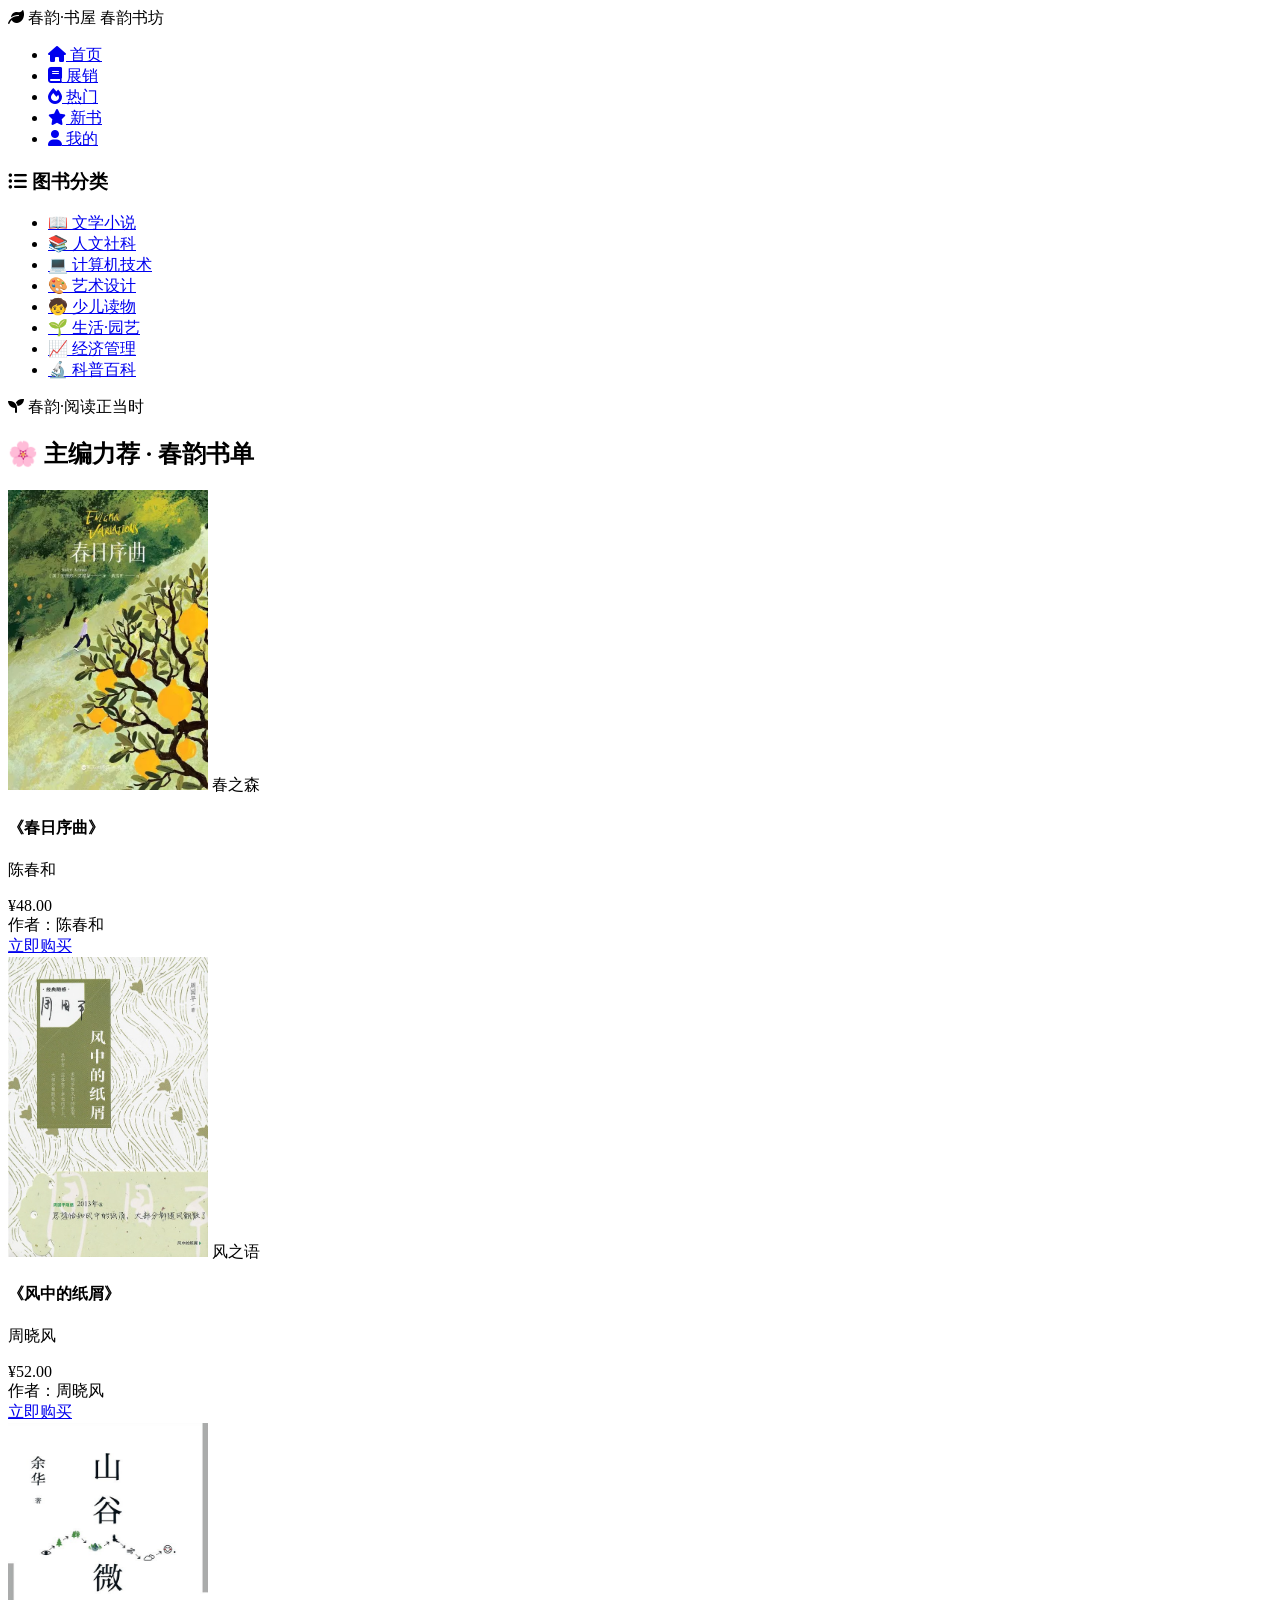
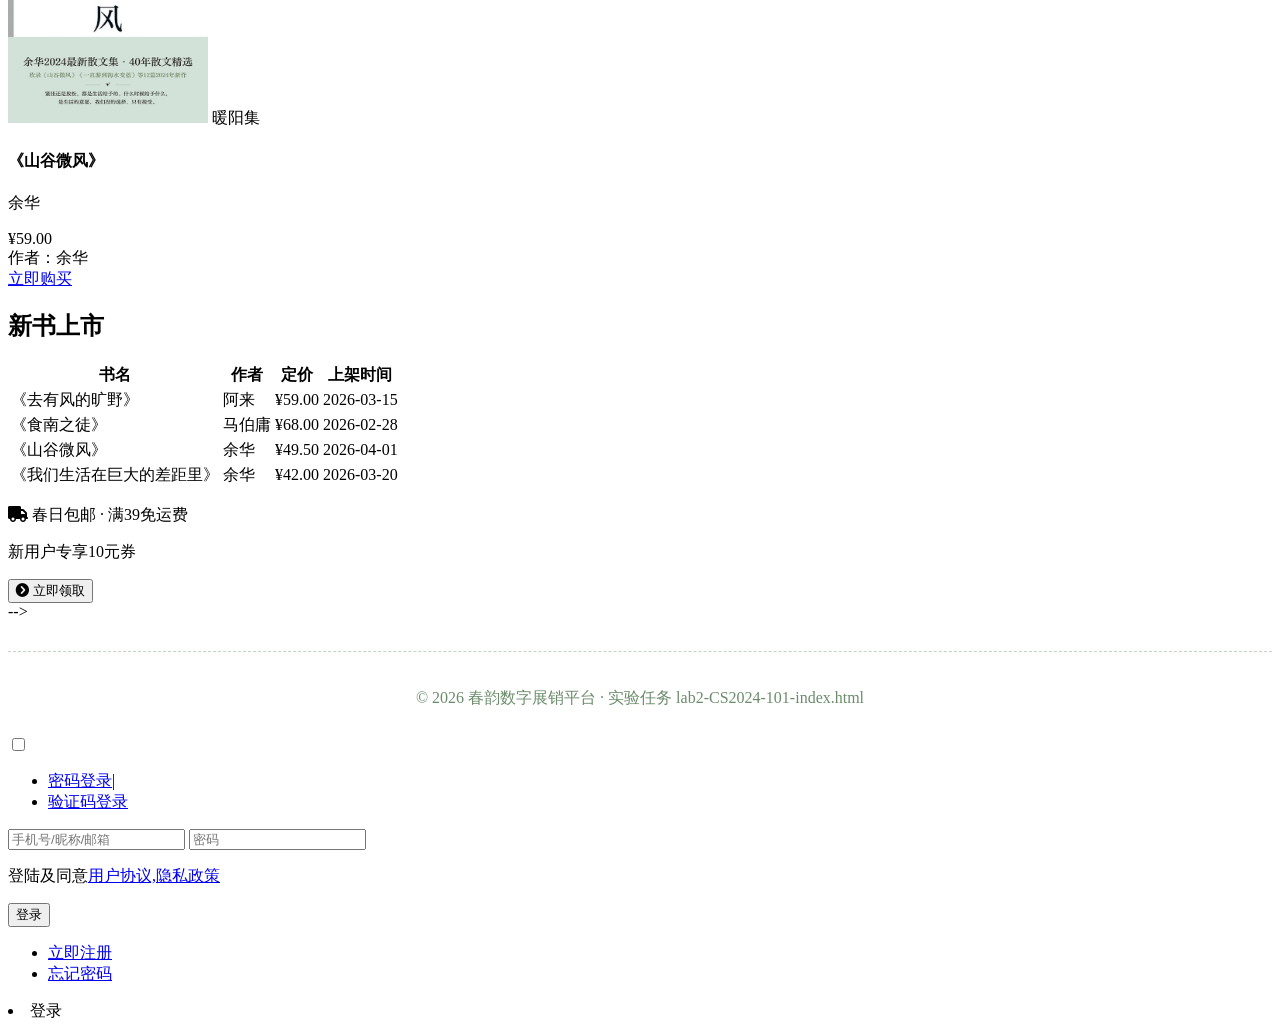
==== index.html @ 92af3b1b "Rename lab3-2503-095-index.html to index.html" ====
<!DOCTYPE html>
<html lang="zh">
<head>
    <meta charset="UTF-8">
    <meta name="viewport" content="width=device-width, initial-scale=1.0, user-scalable=yes">
    <title>春韵 · 数字展销平台</title>
    <link rel="stylesheet" href="https://cdnjs.cloudflare.com/ajax/libs/font-awesome/6.0.0-beta3/css/all.min.css">
    <link rel="stylesheet" href="css/lab3-CS2024-101-index.css">
</head>
<body>
<header id="main-header">
    <div class="header-container">
        <div class="logo-area">
            <img src="img/spring-logo.svg" alt="春韵logo" class="logo-img" 
                 onerror="this.style.display='none'; this.nextElementSibling.style.display='inline-block';">
            <span class="logo-text" style="display: none;"><i class="fas fa-leaf"></i> 春韵·书屋</span>
            <span class="logo-title">春韵书坊</span>
        </div>
        <nav class="main-nav">
            <ul class="nav-list clearfix">
                <li><a href="#"><i class="fas fa-home"></i> 首页</a></li>
                <li><a href="#"><i class="fas fa-book"></i> 展销</a></li>
                <li><a href="#"><i class="fas fa-fire"></i> 热门</a></li>
                <li><a href="#"><i class="fas fa-star"></i> 新书</a></li>
                <li><a href="#"><i class="fas fa-user"></i> 我的</a></li>
            </ul>
        </nav>
    </div>
</header>
<div class="container main-wrapper">
    <aside class="sidebar left-sidebar">
        <div class="sidebar-card">
            <h3><i class="fas fa-list-ul"></i> 图书分类</h3>
            <ul class="category-nav">
                <li><a href="#">📖 文学小说</a></li>
                <li><a href="#">📚 人文社科</a></li>
                <li><a href="#">💻 计算机技术</a></li>
                <li><a href="#">🎨 艺术设计</a></li>
                <li><a href="#">🧒 少儿读物</a></li>
                <li><a href="#">🌱 生活·园艺</a></li>
                <li><a href="#">📈 经济管理</a></li>
                <li><a href="#">🔬 科普百科</a></li>
            </ul>
        </div>
        <div class="season-tip">
            <i class="fas fa-seedling"></i> 春韵·阅读正当时
        </div>
    </aside>
    <main class="content middle-content">
        <section class="showcase">
            <h2 class="section-title"><span>🌸 主编力荐 · 春韵书单</span></h2>
            <div class="book-grid">
                <div class="book-card parent-relative">
                    <div class="book-cover">
                         <img src="85.avif"width="200"height="300">
                        <span class="cover-text">春之森</span>
                    </div>
                    <h4>《春日序曲》</h4>
                    <p class="author">陈春和</p>
                     <div class="hover-info">
        <div class="price">¥48.00</div>
        <div class="author-line">作者：陈春和</div>
        <a href="#" class="buy-btn">立即购买</a>
    </div>
                </div>
                <div class="book-card">
                    <div class="book-cover">
                        <img src="23235354-1_u_1.jpg"width="200"height="300">
                        <span class="cover-text">风之语</span>
                    </div>
                    <h4>《风中的纸屑》</h4>
                    <p class="author">周晓风</p>
                    <div class="hover-info">
        <div class="price">¥52.00</div>
        <div class="author-line">作者：周晓风</div>
        <a href="#" class="buy-btn">立即购买</a>
    </div>
                </div>
                <div class="book-card">
                    <div class="book-cover">
                        <img src="B7A4EF600AC51AC9BA49565A266_1AE6353C_2385F.png"width="200"height="300">
                        <span class="cover-text">暖阳集</span>
                    </div>
                    <h4>《山谷微风》</h4>
                    <p class="author">余华</p>
                    <div class="hover-info">
        <div class="price">¥59.00</div>
        <div class="author-line">作者：余华</div>
        <a href="#" class="buy-btn">立即购买</a>
    </div>
                </div>
            </div>
        </section>
        <section class="new-books">
            <h2 class="section-title"><span>新书上市</span></h2>
            <table class="book-table">
                <thead>
                    <tr>
                        <th>书名</th>
                        <th>作者</th>
                        <th>定价</th>
                        <th>上架时间</th>
                    </tr>
                </thead>
                <tbody>
                    <tr>
                        <td>《去有风的旷野》</td>
                        <td>阿来</td>
                        <td>¥59.00</td>
                        <td>2026-03-15</td>
                    </tr>
                    <tr>
                        <td>《食南之徒》</td>
                        <td>马伯庸</td>
                        <td>¥68.00</td>
                        <td>2026-02-28</td>
                    </tr>
                    <tr>
                        <td>《山谷微风》</td>
                        <td>余华</td>
                        <td>¥49.50</td>
                        <td>2026-04-01</td>
                    </tr>
                    <tr>
                        <td>《我们生活在巨大的差距里》</td>
                        <td>余华</td>
                        <td>¥42.00</td>
                        <td>2026-03-20</td>
                    </tr>
                </tbody>
            </table>
        </section>
    </main>
</div>
<aside class="right-fixed-ad">
    <div class="ad-card secondary">
        <p><i class="fas fa-truck"></i> 春日包邮 · 满39免运费</p>
        <p class="small">新用户专享10元券</p>
        <button class="fake-btn" style="cursor: pointer;"><i class="fas fa-chevron-circle-right"></i> 立即领取</button>
    </div> -->
</aside>
<footer style="clear: both; text-align: center; padding: 20px 0 10px; margin-top: 30px; color: #6b8c6b; border-top: 1px dashed #c0d6c0;">
    <p>© 2026 春韵数字展销平台 · 实验任务 lab2-CS2024-101-index.html</p>
</footer>
</body>
<div>
        <input type="checkbox" id="login">
        <div class="login-style">
                    <div class="header">
                        <ul class="pass">
                            <li><a href=" ">密码登录</a ><span class="line">|</span></li>
                            <li><a href="#!">验证码登录</a ></li>
                        </ul>
                    </div>
                    <div class="mains">
                    <form>
                        <input type="text" name="user" placeholder="手机号/昵称/邮箱">
                        <input type="password" name="pass" placeholder="密码">
                    </form>
                    <p class="agree">登陆及同意<a href="#!">用户协议,隐私政策</a ></p >
                    <div class="but">
                        <input type="submit" value="登录">
                    </div>
                    <ul class="register">
                        <li><a href="#!">立即注册</a ></li>
                        <li><a href="#!">忘记密码</a ></li>
                    </ul>
                    </div>
                </div>
    </div>
    <nav class="menu">
            <li>
                <label for="login" class="login-button">登录</label>
            </li>
        </ul>
    </nav>
</html>
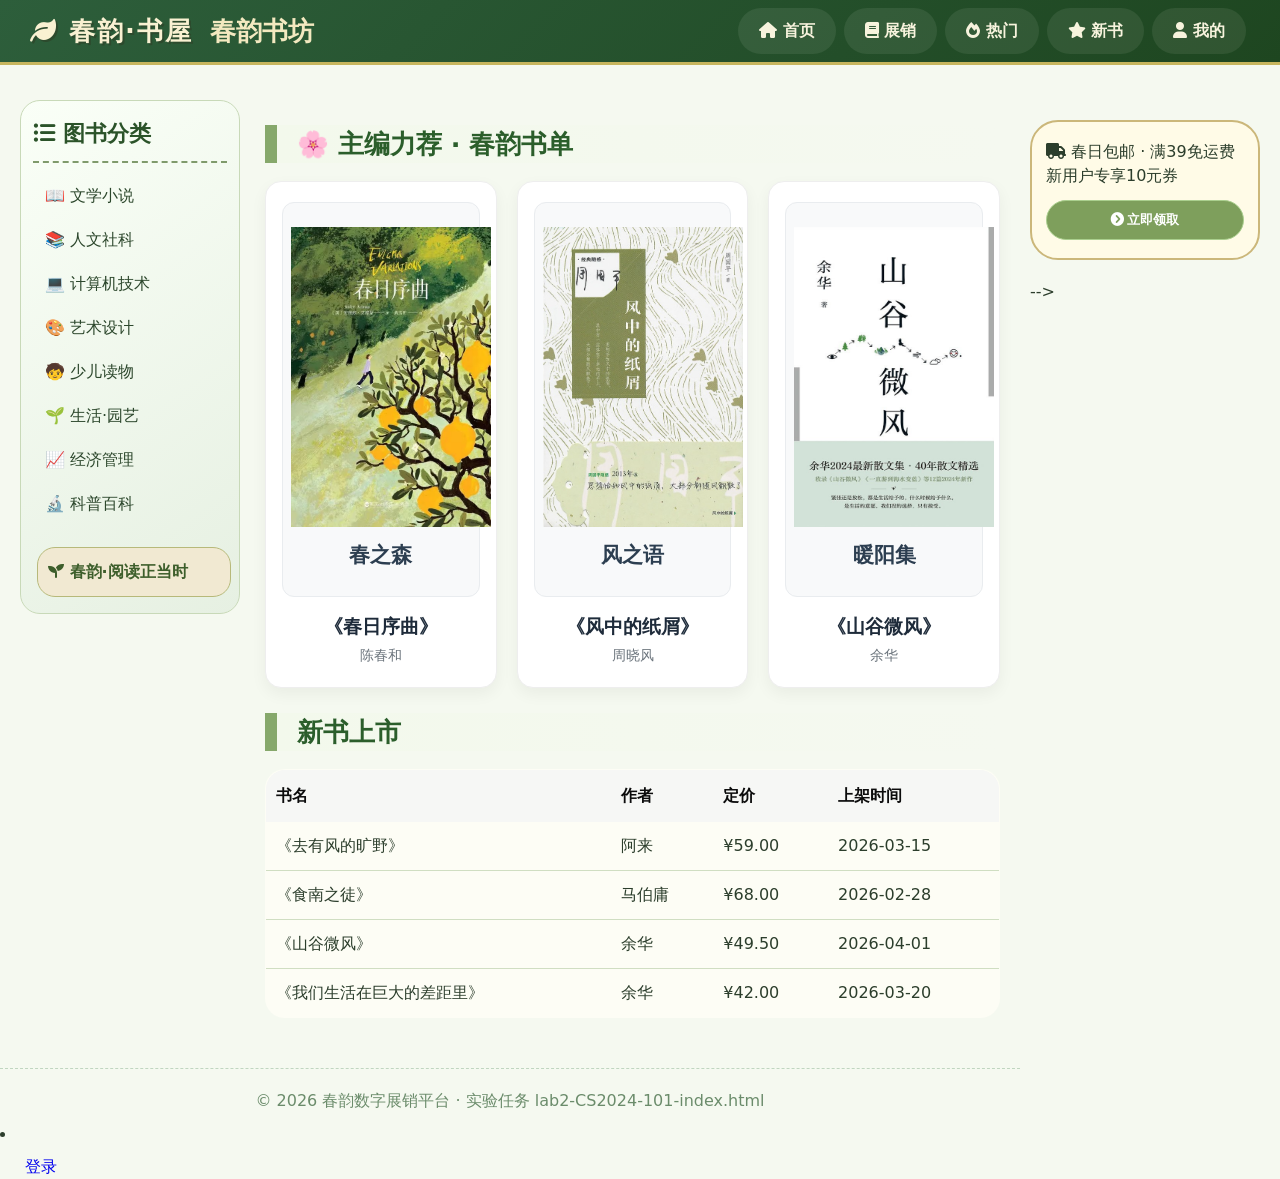
==== commit 1b6b8fd0: "Update index.html" ====
--- a/index.html
+++ b/index.html
@@ -5,7 +5,7 @@
     <meta name="viewport" content="width=device-width, initial-scale=1.0, user-scalable=yes">
     <title>春韵 · 数字展销平台</title>
     <link rel="stylesheet" href="https://cdnjs.cloudflare.com/ajax/libs/font-awesome/6.0.0-beta3/css/all.min.css">
-    <link rel="stylesheet" href="css/lab3-CS2024-101-index.css">
+    <link rel="stylesheet" href="style.css">
 </head>
 <body>
 <header id="main-header">
--- a/style.css
+++ b/style.css
@@ -0,0 +1,529 @@
+* {
+    margin: 0;
+    padding: 0;
+    box-sizing: border-box;
+}
+body {
+    font-family: 'Segoe UI', '微软雅黑', system-ui, sans-serif;
+    background: #f5f9f0;  
+    line-height: 1.5;
+    color: #2c3e2c;
+    padding-top: 80px;
+    padding-right: 260px; 
+    position: relative;
+    min-height: 100vh;
+}
+.clearfix::after {
+    content: "";
+    display: table;
+    clear: both;
+}
+#main-header {
+    position: fixed;
+    top: 0;
+    left: 0;
+    width: 100%;
+    background: linear-gradient(135deg, #2d5e3b 0%, #1e4620 100%);
+    z-index: 1000;
+    padding: 8px 0;
+    border-bottom: 3px solid #c7b65e;
+}
+.header-container {
+    max-width: 1400px;
+    margin: 0 auto;
+    padding: 0 30px;
+    display: flex;
+    align-items: center;
+    justify-content: space-between;
+}
+.logo-area {
+    display: flex;
+    align-items: center;
+    gap: 12px;
+}
+.logo-img {
+    height: 48px;
+    width: auto;
+    filter: drop-shadow(0 2px 4px rgba(0,0,0,0.2));
+}
+.logo-text {
+    font-size: 26px;
+    font-weight: bold;
+    color: #f9f1d2;
+    text-shadow: 2px 2px 0 #2d4a2d;
+    letter-spacing: 2px;
+}
+.logo-title {
+    font-size: 26px;
+    font-weight: 700;
+    color: #f3e9c0;
+    margin-left: 5px;
+}
+.main-nav .nav-list {
+    list-style: none;
+    margin: 0;
+    padding: 0;
+}
+.main-nav .nav-list li {
+    float: left;
+    margin: 0 4px;
+}
+.main-nav .nav-list li a {
+    display: inline-block;
+    padding: 10px 20px;
+    color: #f7f3dd;
+    font-weight: 600;
+    text-decoration: none;
+    border-radius: 30px;
+    background: rgba(255,255,240,0.08);
+    transition: all 0.2s;
+    border: 1px solid transparent;
+    cursor: pointer; 
+}
+.main-nav .nav-list li a:hover {
+    color: #1e3a1e;
+    border-color: #efdb9b;
+}
+.main-nav {
+    overflow: hidden;
+}
+.main-wrapper {
+    max-width: 1300px;
+    margin: 20px auto 10px;
+    padding: 0 20px;
+}
+.left-sidebar {
+    float: left;
+    width: 220px;
+    margin-right: 25px;
+    position: relative;  
+    top: 0;
+    left: 0;
+    padding: 16px 12px;
+    background: #ffffffdb;
+    backdrop-filter: blur(4px);
+    background: linear-gradient(145deg, #fafff7, #e6f0e2);
+    border-radius: 20px;
+    border: 1px solid #c8d9b8;
+    margin-bottom: 30px;
+}
+.sidebar-card h3 {
+    font-size: 1.4rem;
+    border-bottom: 2px dashed #7f9a6b;
+    padding-bottom: 10px;
+    margin-bottom: 15px;
+    color: #2b5329;
+}
+.category-nav {
+    list-style: none;
+}
+.category-nav li {
+    margin: 8px 0;
+    padding: 6px 8px;
+    border-radius: 30px;
+    transition: background 0.2s;
+    cursor: default;
+    border-left: 4px solid transparent;
+}
+.category-nav li:hover {
+    background: transparent;
+    border-left-color: transparent;
+    padding-left: 8px;
+}
+.category-nav li a {
+    text-decoration: none;
+    color: #2c472c;
+    font-weight: 500;
+    display: block;
+}
+.season-tip {
+    margin-top: 25px;
+    background: #f1e9d2;
+    padding: 12px 10px;
+    border-radius: 18px;
+    color: #3d5e2b;
+    font-weight: bold;
+    border: 1px solid #b7b97a;
+    position: relative;
+    left: 4px;      
+    cursor: default;
+}
+.middle-content {
+    float: left;
+    width: calc(100% - 245px); 
+    margin-bottom: 30px;
+}
+.section-title {
+    font-size: 1.6rem;
+    margin: 25px 0 18px;
+    color: #2b5e2b;
+    border-left: 12px solid #86a86b;
+    padding-left: 20px;
+    background: linear-gradient(to right, #f3f9ec, transparent);
+}
+.book-grid {
+    display: flex;
+    gap: 20px;
+    flex-wrap: wrap;
+}
+.book-card {
+    background: white;
+    border-radius: 24px;
+    padding: 18px 12px 16px;
+    flex: 1 1 160px;
+    min-width: 150px;
+    text-align: center;
+    border: 1px solid #f4f6f2;
+    transition: transform 0.2s;
+    position: relative;
+    cursor: pointer;
+}
+.book-card:hover {
+    filter: brightness(0.9);
+}
+.book-cover {
+    padding: 18px 5px;
+    border-radius: 20px;
+    margin-bottom: 12px;
+    border: 1px solid #fcfdfbc3;
+}
+.cover-text {
+    display: block;
+    font-weight: bold;
+    margin-top: 6px;
+    color: #3f6132;
+}
+.book-card {
+    position: relative;
+    background: #ffffff;
+    border-radius: 16px;
+    padding: 20px 16px;
+    box-shadow: 0 6px 16px rgba(0, 0, 0, 0.05);
+    border: 1px solid #eee;
+    text-align: center;
+    transition: box-shadow 0.2s;
+    cursor: pointer;
+    min-width: 180px;
+    flex: 1 1 160px;
+}
+.book-cover {
+    background: #f8f9fa;
+    padding: 24px 8px;
+    border-radius: 12px;
+    margin-bottom: 16px;
+    border: 1px solid #e9ecef;
+}
+.book-cover i {
+    font-size: 40px;
+    color: #3d6b3d;
+    margin-bottom: 8px;
+}
+.cover-text {
+    display: block;
+    font-weight: 700;
+    font-size: 1.3rem;
+    color: #2c3e50;
+}
+.book-card h4 {
+    font-size: 1.2rem;
+    font-weight: 700;
+    margin: 8px 0 4px;
+    color: #1e2b3a;
+}
+.book-card .author {
+    color: #6c757d;
+    font-size: 0.9rem;
+}
+.hover-info {
+    display: none;              
+    margin-top: 16px;
+    padding-top: 16px;
+    border-top: 1px dashed #ddd;
+    text-align: left;
+}
+.book-card:hover .hover-info {
+    display: block;           
+}
+.hover-info .price {
+    font-size: 1.8rem;
+    font-weight: 800;
+    color: #c8232c;
+    margin-bottom: 8px;
+}
+.hover-info .author-line {
+    color: #555;
+    margin-bottom: 16px;
+}
+.hover-info .buy-btn {
+    display: inline-block;
+    width: 100%;
+    background: #1e3a5f;
+    color: white;
+    text-align: center;
+    padding: 12px 0;
+    border-radius: 40px;
+    font-weight: 700;
+    text-decoration: none;
+}
+.hover-info .buy-btn:hover {
+    background: #112a44;
+}
+.book-table {
+    width: 100%;
+    border-collapse: collapse;
+    background: #fdfdf5;
+    border-radius: 20px;
+    overflow: hidden;
+    margin: 10px 0 20px;
+    border: 1px solid #b2c8a2;
+}
+.book-table th {
+    background: #f6f7f5;
+    color: #0c0c0c;
+    padding: 14px 10px;
+    font-weight: 600;
+    text-align: left;
+}
+.book-table td {
+    padding: 12px 10px;
+    border-bottom: 1px solid #d0dec2;
+}
+.book-table tbody tr:hover {
+    background: #edf5e4;
+    cursor: pointer;
+}
+.table-note {
+    text-align: right;
+    color: #4f6b3a;
+    font-style: italic;
+}
+.right-fixed-ad {
+    position: fixed;
+    right: 20px;
+    top: 120px;
+    width: 230px;
+    z-index: 500;
+}
+.ad-card {
+    background: #fcf9e9;
+    border-radius: 28px;
+    padding: 18px 14px;
+    margin-bottom: 20px;
+    border: 2px solid #cbb77a;
+    backdrop-filter: blur(8px);
+    background: rgba(255, 251, 230, 0.95);
+    transition: transform 0.2s;
+    cursor: default;
+}
+.ad-header {
+    font-size: 1.4rem;
+    font-weight: bold;
+    color: #a1561c;
+    border-bottom: 2px dotted #c0a86a;
+    padding-bottom: 8px;
+    margin-bottom: 12px;
+}
+.ad-main {
+    font-size: 1.2rem;
+    color: #3b6120;
+}
+.ad-main strong {
+    font-size: 1.8rem;
+    color: #c4470c;
+}
+
+.ad-coupon {
+    background: #1f3a1f;
+    padding: 10px;
+    border-radius: 50px;
+    color: #ffecb3;
+    margin: 15px 0;
+    text-align: center;
+    cursor: pointer;
+}
+.coupon-code {
+    font-weight: 800;
+    letter-spacing: 2px;
+    font-size: 1.2rem;
+}
+.more-deals {
+    margin-top: 10px;
+    background: #dac292;
+    padding: 8px;
+    border-radius: 30px;
+    text-align: center;
+    font-weight: 600;
+    cursor: pointer;
+    position: relative;
+}
+.hover-more {
+    display: none;
+    background: #3e5e2e;
+    color: #f9efc7;
+    padding: 6px 10px;
+    border-radius: 30px;
+    margin-left: 6px;
+    font-size: 0.8rem;
+}
+.more-deals:hover .hover-more {
+    display: inline-block;
+}
+.fake-btn {
+    background: #7e9f5c;
+    border: none;
+    color: white;
+    padding: 10px 16px;
+    border-radius: 36px;
+    font-weight: bold;
+    width: 100%;
+    margin-top: 12px;
+    border: 1px solid #aacf8e;
+    transition: 0.15s;
+}
+.fake-btn:hover {
+    background: #5f8244;
+}
+@media screen and (max-width: 1000px) {
+    body { padding-right: 20px; }
+    .right-fixed-ad { display: none; } 
+}
+.menu .login-button{
+    display: block;
+    padding: 0 25px;
+    font-size: 16px;
+    margin: 8px 0;
+    color: #0000EE;
+    cursor: pointer;
+}
+#login{
+  position: absolute;
+  opacity: 0;
+  pointer-events: none;
+  top: 0;
+  left: 0;
+}
+.login-style{
+  position: absolute;
+  display: none;
+  top: 50%;
+  left: 50%;
+  transform: translate(-50%, -50%);
+  z-index: 1000;
+  width: 420px;
+  height: 423px;
+  background-color: #fff;
+  border: 1px solid #aaa;
+  margin: 30px auto;
+}
+#login:checked ~ .login-style{
+  display: block;
+}
+input{
+  border: none;
+  margin-top: 20px;
+  outline: none;
+}
+.login-style .header{
+  width: 340px;
+  height: 50px;
+  margin: 5px auto;
+}
+.login-style .pass{
+  width: 255px;
+  margin: 0 auto;
+  overflow: hidden;
+  list-style: none;
+}
+.login-style .pass>li{
+  width: 125px;
+  height: 50px;
+  line-height: 50px;
+  float: left;
+}
+.login-style .pass>li a{
+  color: #333;
+  font-size: 20px;
+  text-decoration: none;
+}
+.login-style .pass>li:first-child a{
+  font-weight: 700;
+}
+.login-style .pass>li .line{
+  margin-left: 15px;
+}
+.mains{
+  width: 340px;
+  margin: 0 auto;
+}
+.mains form input{
+  display: block;
+  width: 100%;
+  height: 45px;
+  background-color: #f6f6f6;
+}
+.mains form input::placeholder{
+  color: #666;
+  font-size: 15px;
+}
+.mains .agree{
+  color: #888;
+  font-size: 13px;
+  margin-top: 20px;
+  text-align: center;
+}
+.mains .agree a{
+  color: #000;
+  margin-left: 5px;
+}
+.mains .but input{
+  display: block;
+  width: 340px;
+  height: 50px;
+  background-color: #fc4e48;
+  color: #fff;
+  font-size: 18px;
+  cursor: pointer;
+}
+.mains .register{
+  width: 250px;
+  margin: 20px auto 0;
+  overflow: hidden;
+  list-style: none;
+}
+.mains .register li{
+  float: left;
+  padding: 5px 30px;
+}
+.mains .register a{
+  color: #000;
+  text-decoration: none;
+}
+.footer{
+  width: 290px;
+  height: 60px;
+  background-color: #f5f6fa;
+  margin-top: 20px;
+}
+.footer ul{
+  width: 290px;
+  margin: 0 70px;
+  list-style: none;
+  text-align: center;
+  padding: 0;
+}
+.footer li{
+  margin: 15px 10px;
+  display: inline-block;
+}
+.footer,.footer img{
+  width: 28px;
+  height: 28px;
+  cursor: pointer;
+}
+body{
+  position: relative;
+  height: 100%;
+}
+html{
+  height: 100%;
+}
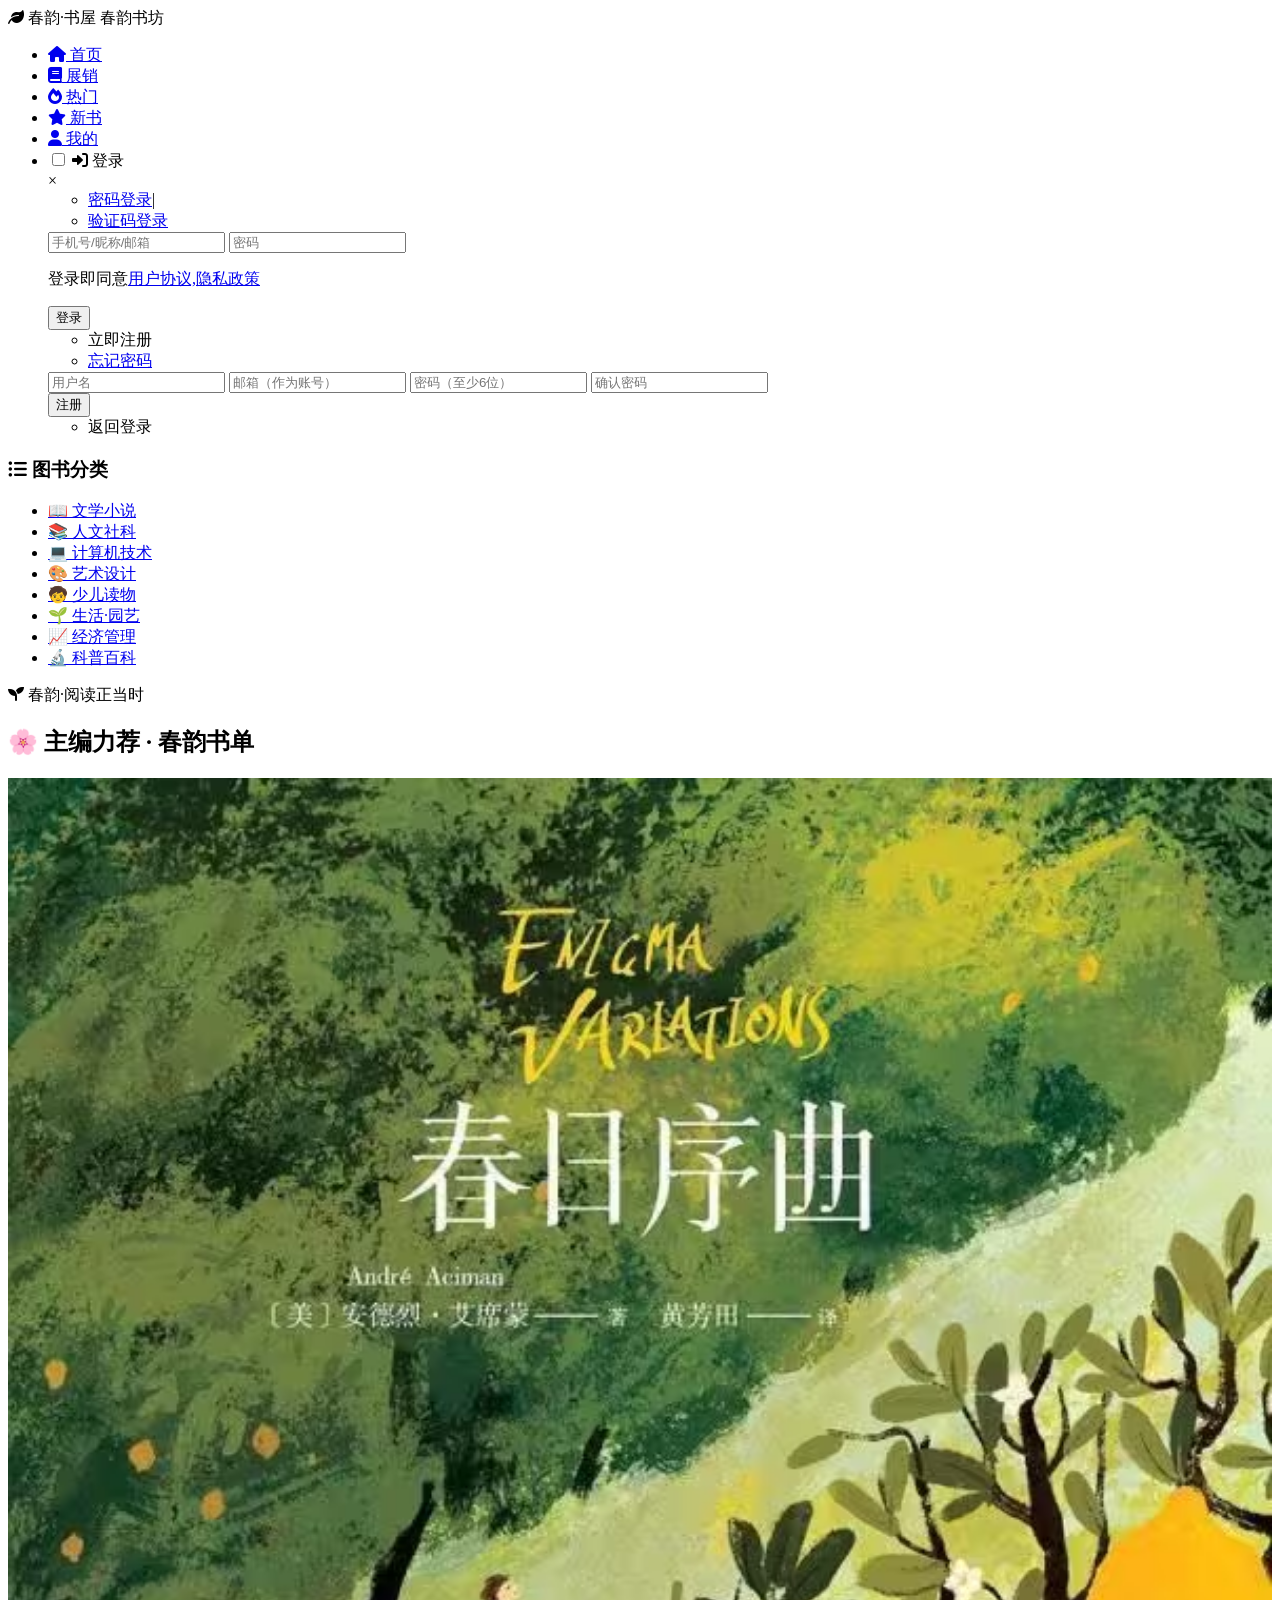
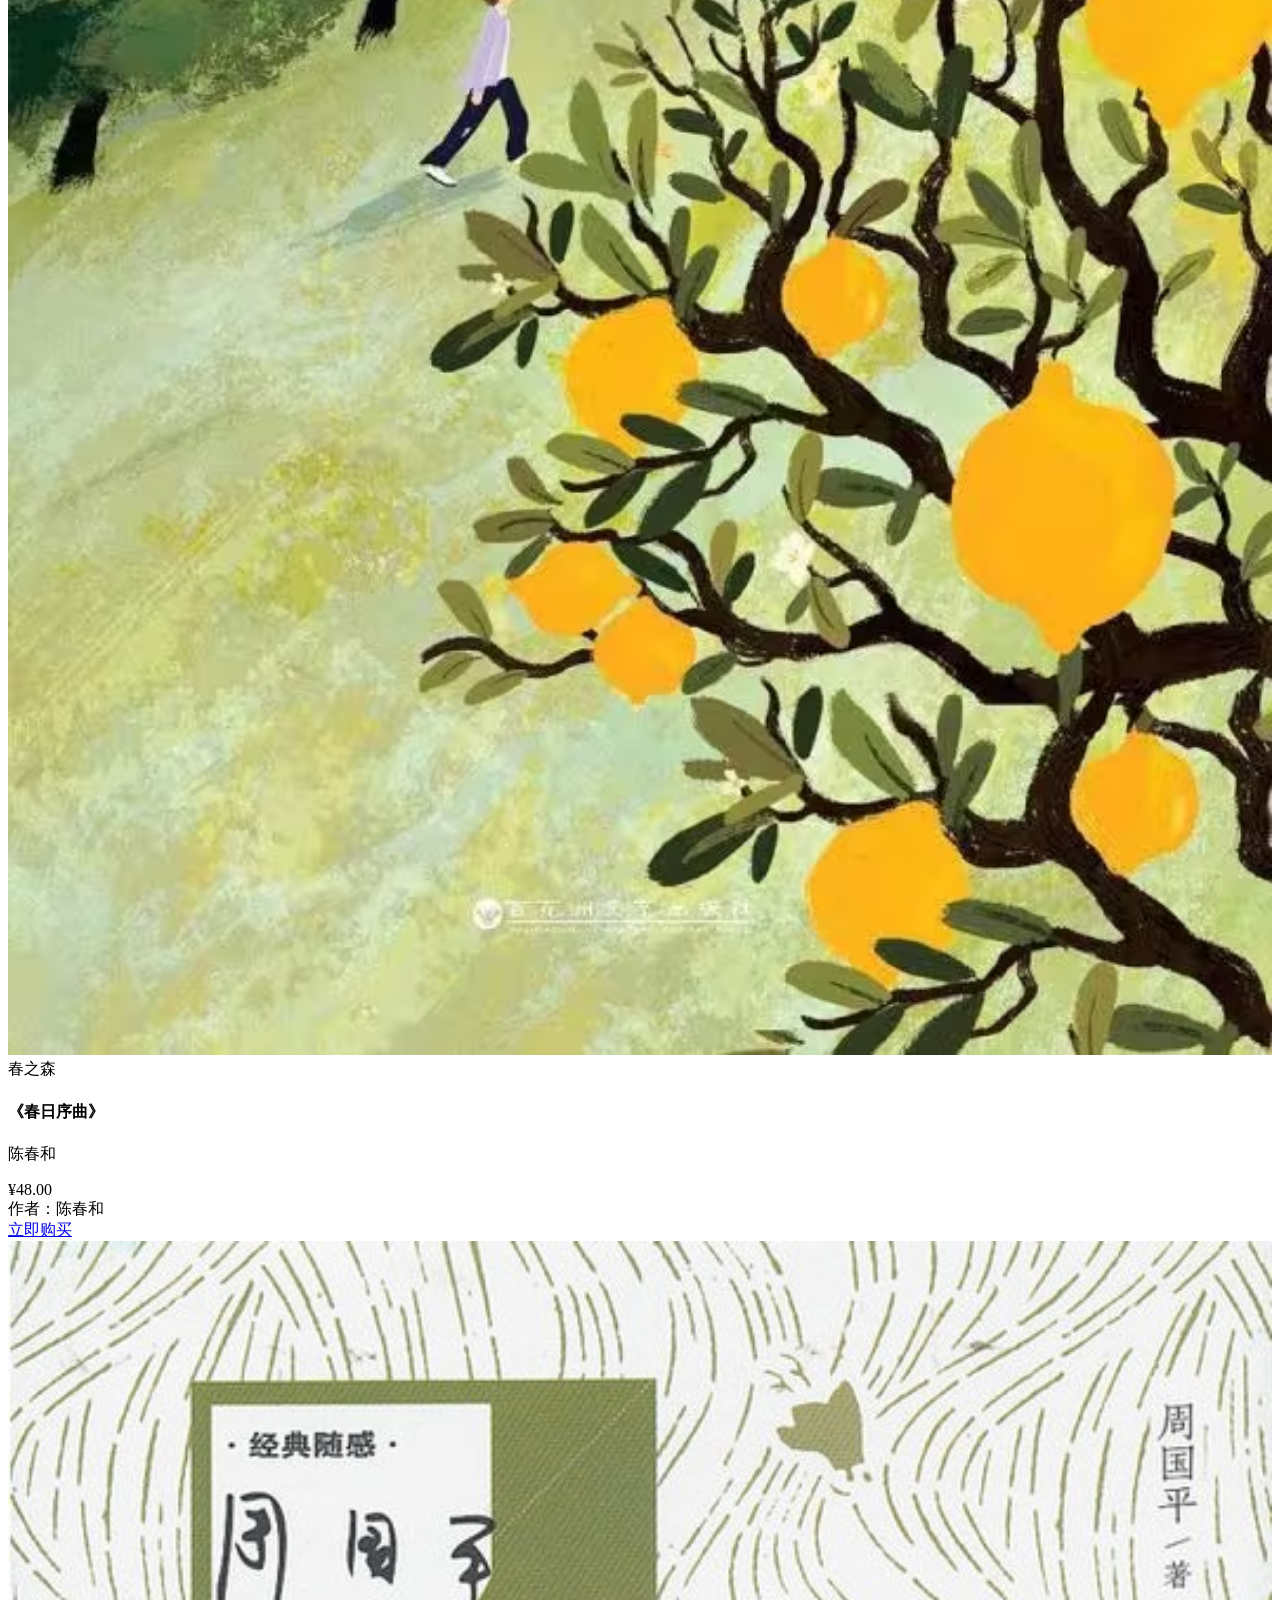
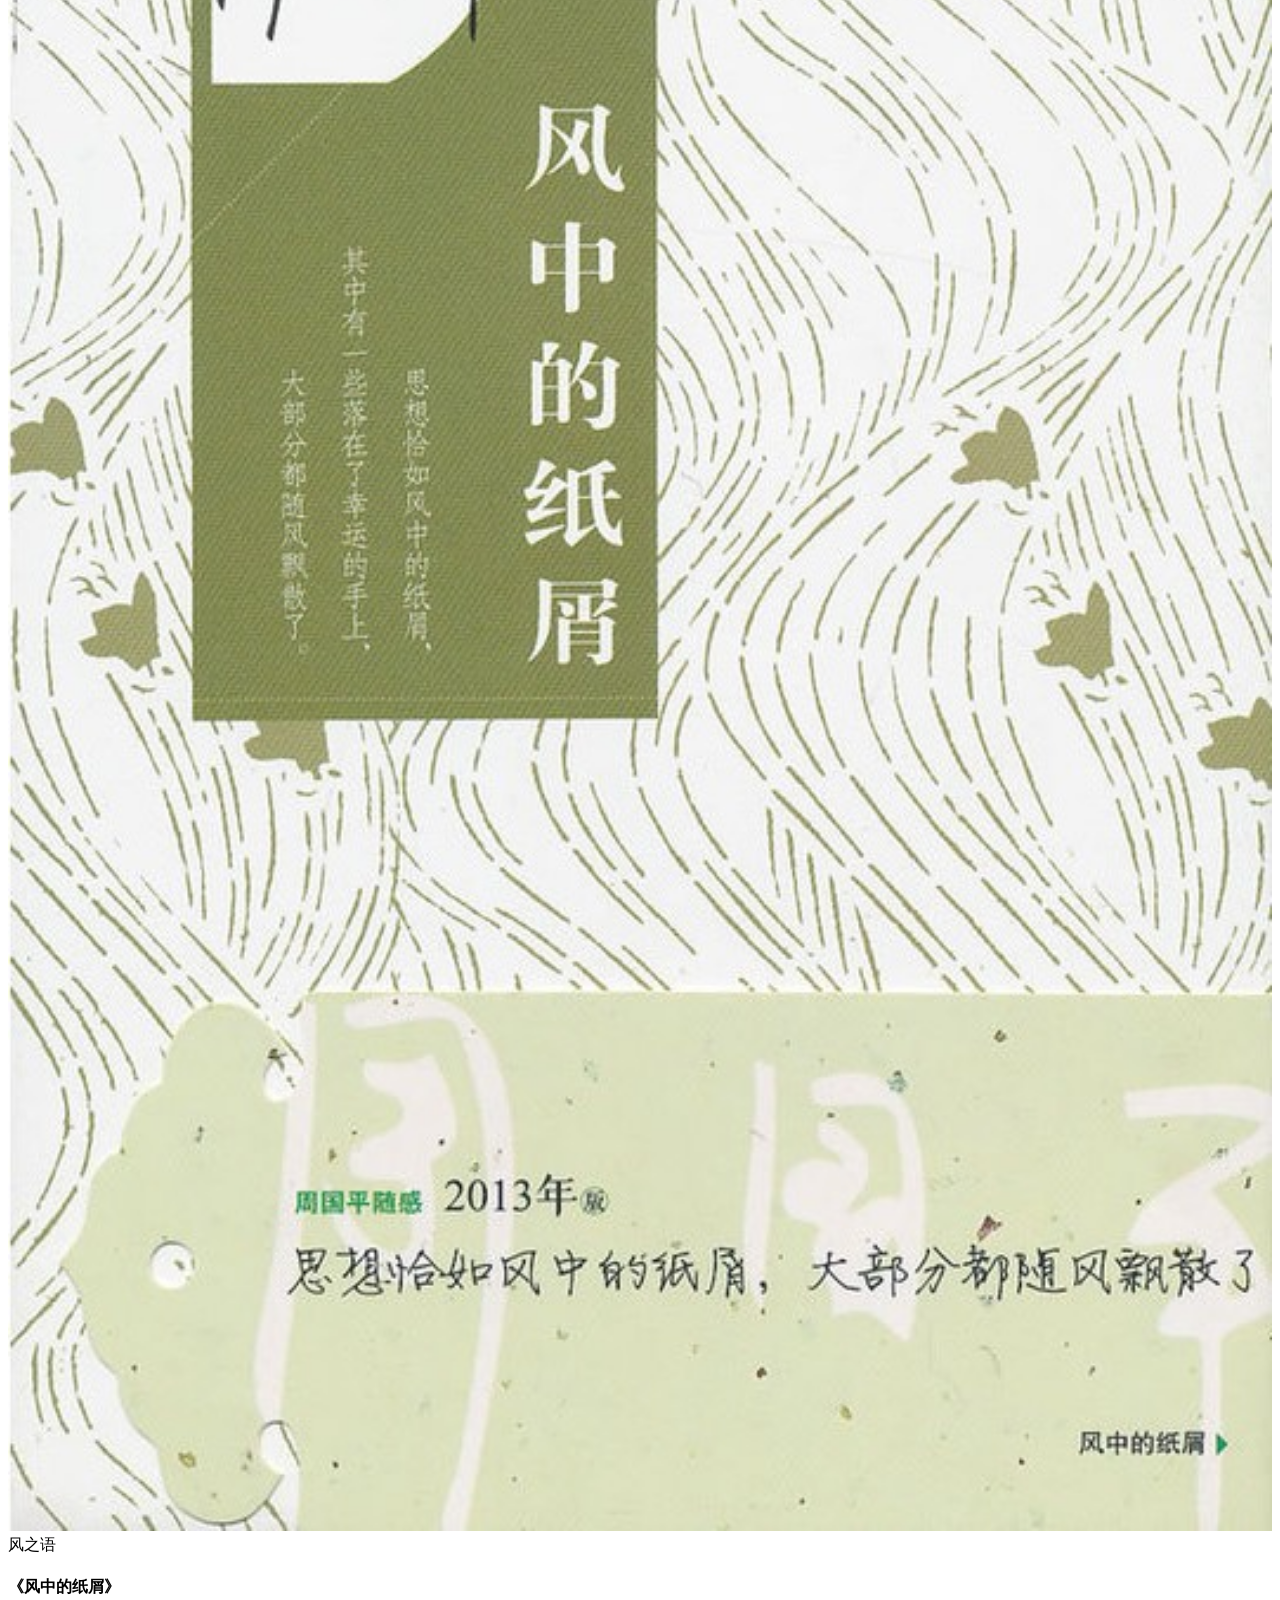
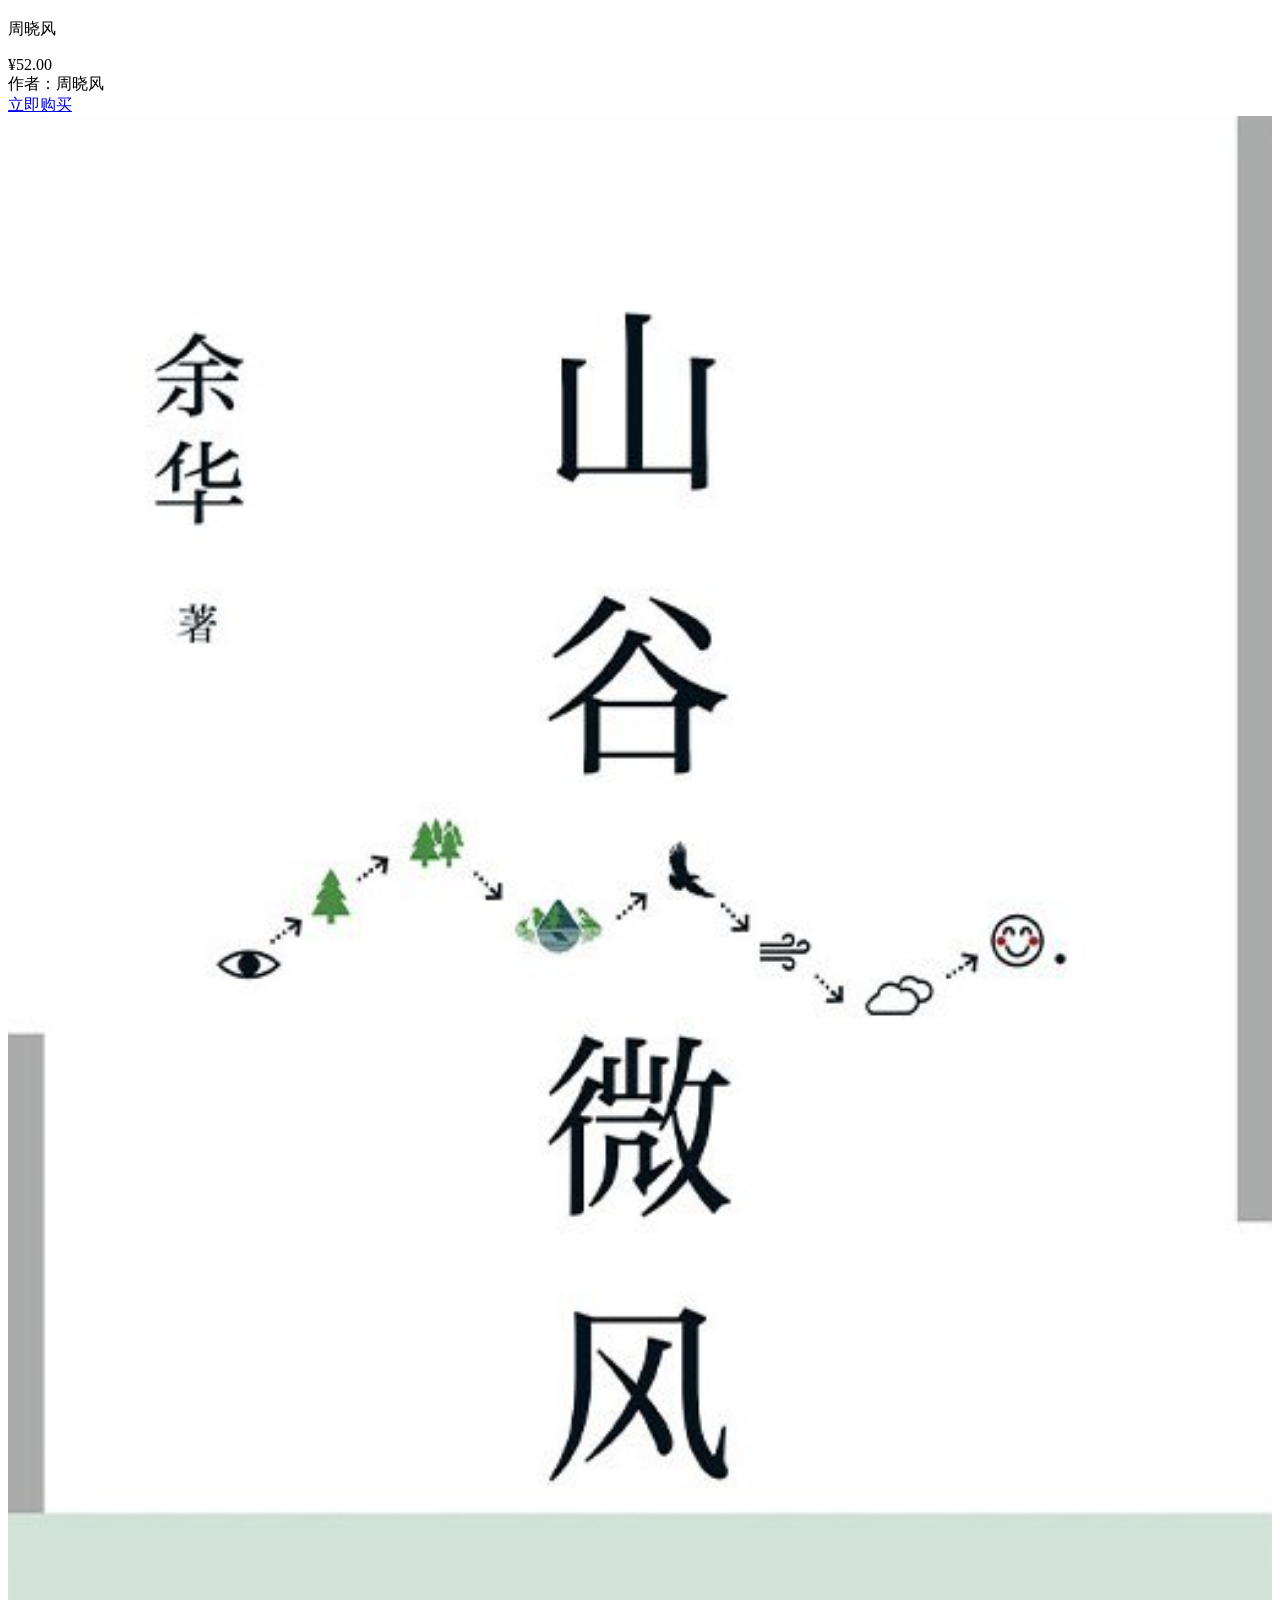
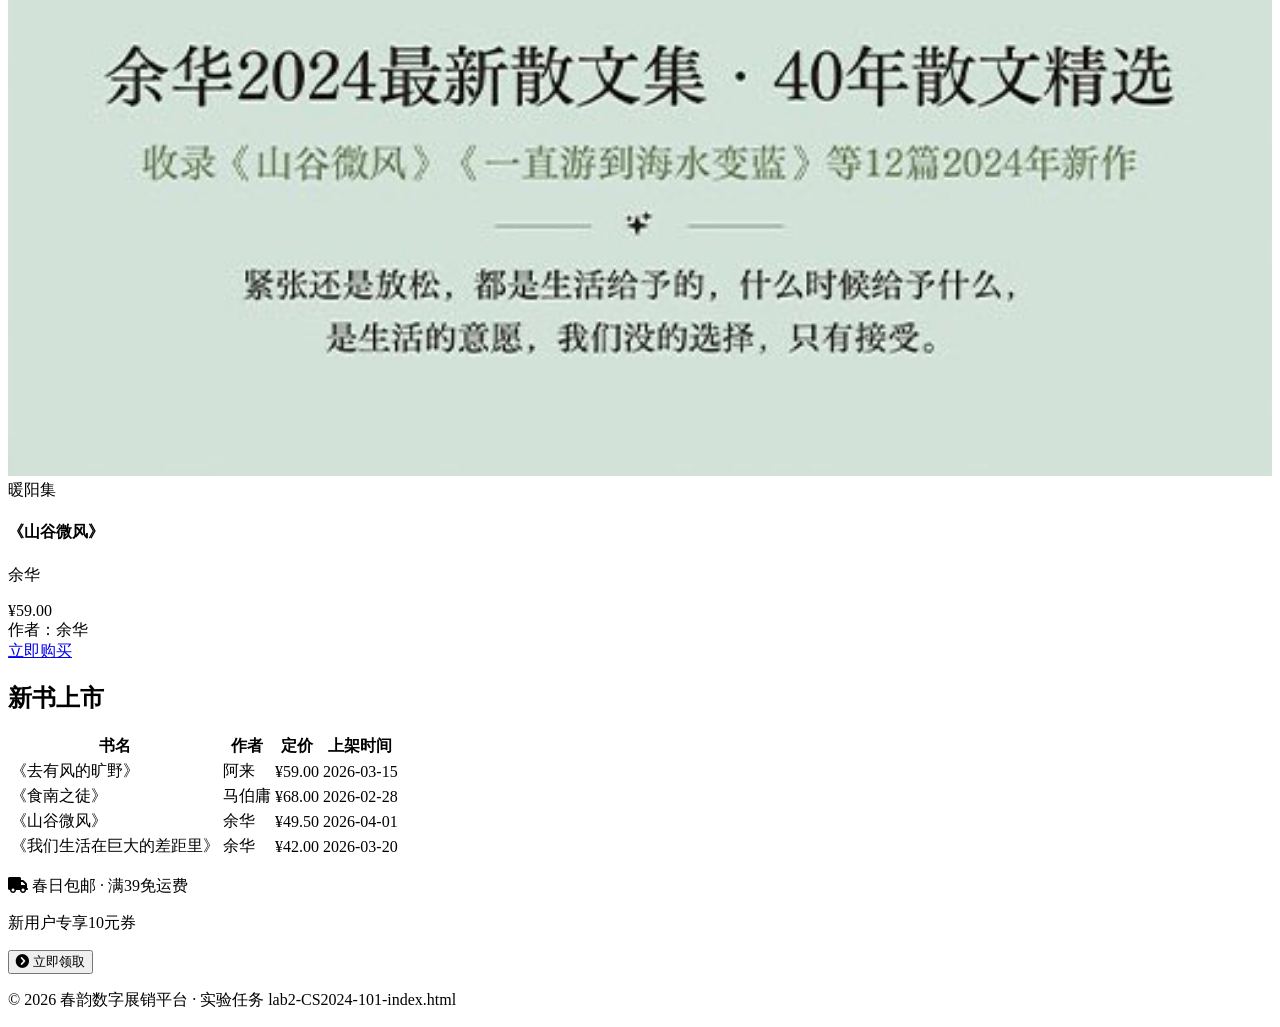
==== commit 53f10206: "Update index.html" ====
--- a/index.html
+++ b/index.html
@@ -2,18 +2,17 @@
 <html lang="zh">
 <head>
     <meta charset="UTF-8">
-    <meta name="viewport" content="width=device-width, initial-scale=1.0, user-scalable=yes">
+    <meta name="viewport" content="width=device-width, initial-scale=1.0">
     <title>春韵 · 数字展销平台</title>
     <link rel="stylesheet" href="https://cdnjs.cloudflare.com/ajax/libs/font-awesome/6.0.0-beta3/css/all.min.css">
-    <link rel="stylesheet" href="style.css">
+    <link rel="stylesheet" href="css/lab3-CS2024-101-index.css">
 </head>
 <body>
 <header id="main-header">
     <div class="header-container">
         <div class="logo-area">
-            <img src="img/spring-logo.svg" alt="春韵logo" class="logo-img" 
-                 onerror="this.style.display='none'; this.nextElementSibling.style.display='inline-block';">
-            <span class="logo-text" style="display: none;"><i class="fas fa-leaf"></i> 春韵·书屋</span>
+            <img src="img/spring-logo.svg" alt="春韵logo" class="logo-img" onerror="this.style.display='none';this.nextElementSibling.style.display='inline-block';">
+            <span class="logo-text"><i class="fas fa-leaf"></i> 春韵·书屋</span>
             <span class="logo-title">春韵书坊</span>
         </div>
         <nav class="main-nav">
@@ -23,10 +22,54 @@
                 <li><a href="#"><i class="fas fa-fire"></i> 热门</a></li>
                 <li><a href="#"><i class="fas fa-star"></i> 新书</a></li>
                 <li><a href="#"><i class="fas fa-user"></i> 我的</a></li>
+                <li class="login-wrapper">
+                    <input type="checkbox" id="loginCheckbox">
+                    <label for="loginCheckbox" class="login-trigger"><i class="fas fa-sign-in-alt"></i> 登录</label>
+                    <div class="login-style">
+                        <label for="loginCheckbox" class="close-btn">&times;</label>
+                        <div class="header">
+                            <ul class="pass">
+                                <li><a href="javascript:void(0)">密码登录</a><span class="line">|</span></li>
+                                <li><a href="javascript:void(0)">验证码登录</a></li>
+                            </ul>
+                        </div>
+                        <div class="mains login-panel" id="loginPanel">
+                            <form onsubmit="return false;">
+                                <input type="text" id="loginAccount" placeholder="手机号/昵称/邮箱">
+                                <input type="password" id="loginPassword" placeholder="密码">
+                            </form>
+                            <p class="agree">登录即同意<a href="#!">用户协议,隐私政策</a></p>
+                            <div class="but">
+                                <input type="submit" value="登录" id="loginSubmitBtn">
+                            </div>
+                            <ul class="register">
+                                <li><a id="goRegisterLink">立即注册</a></li>
+                                <li><a href="#!">忘记密码</a></li>
+                            </ul>
+                            <div class="msg" id="loginMsg"></div>
+                        </div>
+                        <div class="mains register-panel" id="registerPanel">
+                            <form onsubmit="return false;">
+                                <input type="text" id="regUsername" placeholder="用户名">
+                                <input type="email" id="regEmail" placeholder="邮箱（作为账号）">
+                                <input type="password" id="regPassword" placeholder="密码（至少6位）">
+                                <input type="password" id="regConfirm" placeholder="确认密码">
+                            </form>
+                            <div class="but">
+                                <input type="submit" value="注册" id="registerSubmitBtn">
+                            </div>
+                            <ul class="register">
+                                <li><a id="goLoginLink">返回登录</a></li>
+                            </ul>
+                            <div class="msg" id="regMsg"></div>
+                        </div>
+                    </div>
+                </li>
             </ul>
         </nav>
     </div>
 </header>
+
 <div class="container main-wrapper">
     <aside class="sidebar left-sidebar">
         <div class="sidebar-card">
@@ -42,136 +85,167 @@
                 <li><a href="#">🔬 科普百科</a></li>
             </ul>
         </div>
-        <div class="season-tip">
-            <i class="fas fa-seedling"></i> 春韵·阅读正当时
-        </div>
+        <div class="season-tip"><i class="fas fa-seedling"></i> 春韵·阅读正当时</div>
     </aside>
+
     <main class="content middle-content">
         <section class="showcase">
             <h2 class="section-title"><span>🌸 主编力荐 · 春韵书单</span></h2>
             <div class="book-grid">
-                <div class="book-card parent-relative">
+                <div class="book-card">
                     <div class="book-cover">
-                         <img src="85.avif"width="200"height="300">
+                        <img src="85.avif" alt="春日序曲" style="width:100%; height:auto;">
                         <span class="cover-text">春之森</span>
                     </div>
                     <h4>《春日序曲》</h4>
                     <p class="author">陈春和</p>
-                     <div class="hover-info">
-        <div class="price">¥48.00</div>
-        <div class="author-line">作者：陈春和</div>
-        <a href="#" class="buy-btn">立即购买</a>
-    </div>
+                    <div class="hover-info">
+                        <div class="price">¥48.00</div>
+                        <div class="author-line">作者：陈春和</div>
+                        <a href="#" class="buy-btn">立即购买</a>
+                    </div>
                 </div>
                 <div class="book-card">
                     <div class="book-cover">
-                        <img src="23235354-1_u_1.jpg"width="200"height="300">
+                        <img src="23235354-1_u_1.jpg" alt="风中的纸屑" style="width:100%; height:auto;">
                         <span class="cover-text">风之语</span>
                     </div>
                     <h4>《风中的纸屑》</h4>
                     <p class="author">周晓风</p>
                     <div class="hover-info">
-        <div class="price">¥52.00</div>
-        <div class="author-line">作者：周晓风</div>
-        <a href="#" class="buy-btn">立即购买</a>
-    </div>
+                        <div class="price">¥52.00</div>
+                        <div class="author-line">作者：周晓风</div>
+                        <a href="#" class="buy-btn">立即购买</a>
+                    </div>
                 </div>
                 <div class="book-card">
                     <div class="book-cover">
-                        <img src="B7A4EF600AC51AC9BA49565A266_1AE6353C_2385F.png"width="200"height="300">
+                        <img src="B7A4EF600AC51AC9BA49565A266_1AE6353C_2385F.png" alt="山谷微风" style="width:100%; height:auto;">
                         <span class="cover-text">暖阳集</span>
                     </div>
                     <h4>《山谷微风》</h4>
                     <p class="author">余华</p>
                     <div class="hover-info">
-        <div class="price">¥59.00</div>
-        <div class="author-line">作者：余华</div>
-        <a href="#" class="buy-btn">立即购买</a>
-    </div>
+                        <div class="price">¥59.00</div>
+                        <div class="author-line">作者：余华</div>
+                        <a href="#" class="buy-btn">立即购买</a>
+                    </div>
                 </div>
             </div>
         </section>
+
         <section class="new-books">
             <h2 class="section-title"><span>新书上市</span></h2>
             <table class="book-table">
-                <thead>
-                    <tr>
-                        <th>书名</th>
-                        <th>作者</th>
-                        <th>定价</th>
-                        <th>上架时间</th>
-                    </tr>
-                </thead>
+                <thead><tr><th>书名</th><th>作者</th><th>定价</th><th>上架时间</th></tr></thead>
                 <tbody>
-                    <tr>
-                        <td>《去有风的旷野》</td>
-                        <td>阿来</td>
-                        <td>¥59.00</td>
-                        <td>2026-03-15</td>
-                    </tr>
-                    <tr>
-                        <td>《食南之徒》</td>
-                        <td>马伯庸</td>
-                        <td>¥68.00</td>
-                        <td>2026-02-28</td>
-                    </tr>
-                    <tr>
-                        <td>《山谷微风》</td>
-                        <td>余华</td>
-                        <td>¥49.50</td>
-                        <td>2026-04-01</td>
-                    </tr>
-                    <tr>
-                        <td>《我们生活在巨大的差距里》</td>
-                        <td>余华</td>
-                        <td>¥42.00</td>
-                        <td>2026-03-20</td>
-                    </tr>
+                    <tr><td>《去有风的旷野》</td><td>阿来</td><td>¥59.00</td><td>2026-03-15</td></tr>
+                    <tr><td>《食南之徒》</td><td>马伯庸</td><td>¥68.00</td><td>2026-02-28</td></tr>
+                    <tr><td>《山谷微风》</td><td>余华</td><td>¥49.50</td><td>2026-04-01</td></tr>
+                    <tr><td>《我们生活在巨大的差距里》</td><td>余华</td><td>¥42.00</td><td>2026-03-20</td></tr>
                 </tbody>
             </table>
         </section>
     </main>
 </div>
+
 <aside class="right-fixed-ad">
     <div class="ad-card secondary">
         <p><i class="fas fa-truck"></i> 春日包邮 · 满39免运费</p>
         <p class="small">新用户专享10元券</p>
-        <button class="fake-btn" style="cursor: pointer;"><i class="fas fa-chevron-circle-right"></i> 立即领取</button>
-    </div> -->
+        <button class="fake-btn"><i class="fas fa-chevron-circle-right"></i> 立即领取</button>
+    </div>
 </aside>
-<footer style="clear: both; text-align: center; padding: 20px 0 10px; margin-top: 30px; color: #6b8c6b; border-top: 1px dashed #c0d6c0;">
+
+<footer>
     <p>© 2026 春韵数字展销平台 · 实验任务 lab2-CS2024-101-index.html</p>
 </footer>
+
+<script>
+(function() {
+    const STORAGE_KEY = 'chunyun_users';
+    function getUsers() { return JSON.parse(localStorage.getItem(STORAGE_KEY) || '[]'); }
+    function saveUsers(users) { localStorage.setItem(STORAGE_KEY, JSON.stringify(users)); }
+    function emailExists(email) { return getUsers().some(u => u.email === email); }
+
+    if (!getUsers().some(u => u.email === 'demo@chunyun.com')) {
+        saveUsers([...getUsers(), { username: '春韵读者', email: 'demo@chunyun.com', password: '123456' }]);
+    }
+
+    const loginPanel = document.getElementById('loginPanel');
+    const regPanel = document.getElementById('registerPanel');
+    document.getElementById('goRegisterLink').addEventListener('click', function(e) {
+        e.preventDefault();
+        loginPanel.style.display = 'none';
+        regPanel.style.display = 'block';
+        document.getElementById('loginMsg').textContent = '';
+        document.getElementById('regMsg').textContent = '';
+    });
+    document.getElementById('goLoginLink').addEventListener('click', function(e) {
+        e.preventDefault();
+        loginPanel.style.display = 'block';
+        regPanel.style.display = 'none';
+        document.getElementById('loginMsg').textContent = '';
+        document.getElementById('regMsg').textContent = '';
+    });
+
+    document.getElementById('registerSubmitBtn').addEventListener('click', function() {
+        const username = document.getElementById('regUsername').value.trim();
+        const email = document.getElementById('regEmail').value.trim();
+        const password = document.getElementById('regPassword').value;
+        const confirm = document.getElementById('regConfirm').value;
+        const msg = document.getElementById('regMsg');
+
+        if (!username || !email || !password || !confirm) { msg.textContent = '所有字段必填'; return; }
+        if (!/^\S+@\S+\.\S+$/.test(email)) { msg.textContent = '邮箱格式不正确'; return; }
+        if (password.length < 6) { msg.textContent = '密码至少6位'; return; }
+        if (password !== confirm) { msg.textContent = '两次密码不一致'; return; }
+        if (emailExists(email)) { msg.textContent = '该邮箱已注册'; return; }
+
+        const users = getUsers();
+        users.push({ username, email, password });
+        saveUsers(users);
+
+        msg.style.color = '#27ae60';
+        msg.textContent = '注册成功！即将返回登录';
+        document.getElementById('regUsername').value = '';
+        document.getElementById('regEmail').value = '';
+        document.getElementById('regPassword').value = '';
+        document.getElementById('regConfirm').value = '';
+        setTimeout(function() {
+            loginPanel.style.display = 'block';
+            regPanel.style.display = 'none';
+            document.getElementById('loginAccount').value = email;
+            msg.style.color = '#e74c3c';
+            msg.textContent = '';
+        }, 1500);
+    });
+
+    document.getElementById('loginSubmitBtn').addEventListener('click', function() {
+        const account = document.getElementById('loginAccount').value.trim();
+        const password = document.getElementById('loginPassword').value;
+        const msg = document.getElementById('loginMsg');
+
+        if (!account || !password) { msg.textContent = '请输入账号和密码'; return; }
+        const users = getUsers();
+        const user = users.find(u => (u.email === account || u.username === account) && u.password === password);
+        if (!user) { msg.textContent = '账号或密码错误'; return; }
+
+        msg.style.color = '#27ae60';
+        msg.textContent = '登录成功！欢迎，' + user.username;
+        setTimeout(function() {
+            document.getElementById('loginCheckbox').checked = false;
+            document.getElementById('loginAccount').value = '';
+            document.getElementById('loginPassword').value = '';
+            msg.style.color = '#e74c3c';
+            msg.textContent = '';
+            document.querySelector('.login-trigger').innerHTML = '<i class="fas fa-user"></i> ' + user.username;
+        }, 800);
+    });
+
+    document.getElementById('loginPassword').addEventListener('keydown', function(e) { if (e.key === 'Enter') document.getElementById('loginSubmitBtn').click(); });
+    document.getElementById('regConfirm').addEventListener('keydown', function(e) { if (e.key === 'Enter') document.getElementById('registerSubmitBtn').click(); });
+})();
+</script>
 </body>
-<div>
-        <input type="checkbox" id="login">
-        <div class="login-style">
-                    <div class="header">
-                        <ul class="pass">
-                            <li><a href=" ">密码登录</a ><span class="line">|</span></li>
-                            <li><a href="#!">验证码登录</a ></li>
-                        </ul>
-                    </div>
-                    <div class="mains">
-                    <form>
-                        <input type="text" name="user" placeholder="手机号/昵称/邮箱">
-                        <input type="password" name="pass" placeholder="密码">
-                    </form>
-                    <p class="agree">登陆及同意<a href="#!">用户协议,隐私政策</a ></p >
-                    <div class="but">
-                        <input type="submit" value="登录">
-                    </div>
-                    <ul class="register">
-                        <li><a href="#!">立即注册</a ></li>
-                        <li><a href="#!">忘记密码</a ></li>
-                    </ul>
-                    </div>
-                </div>
-    </div>
-    <nav class="menu">
-            <li>
-                <label for="login" class="login-button">登录</label>
-            </li>
-        </ul>
-    </nav>
 </html>
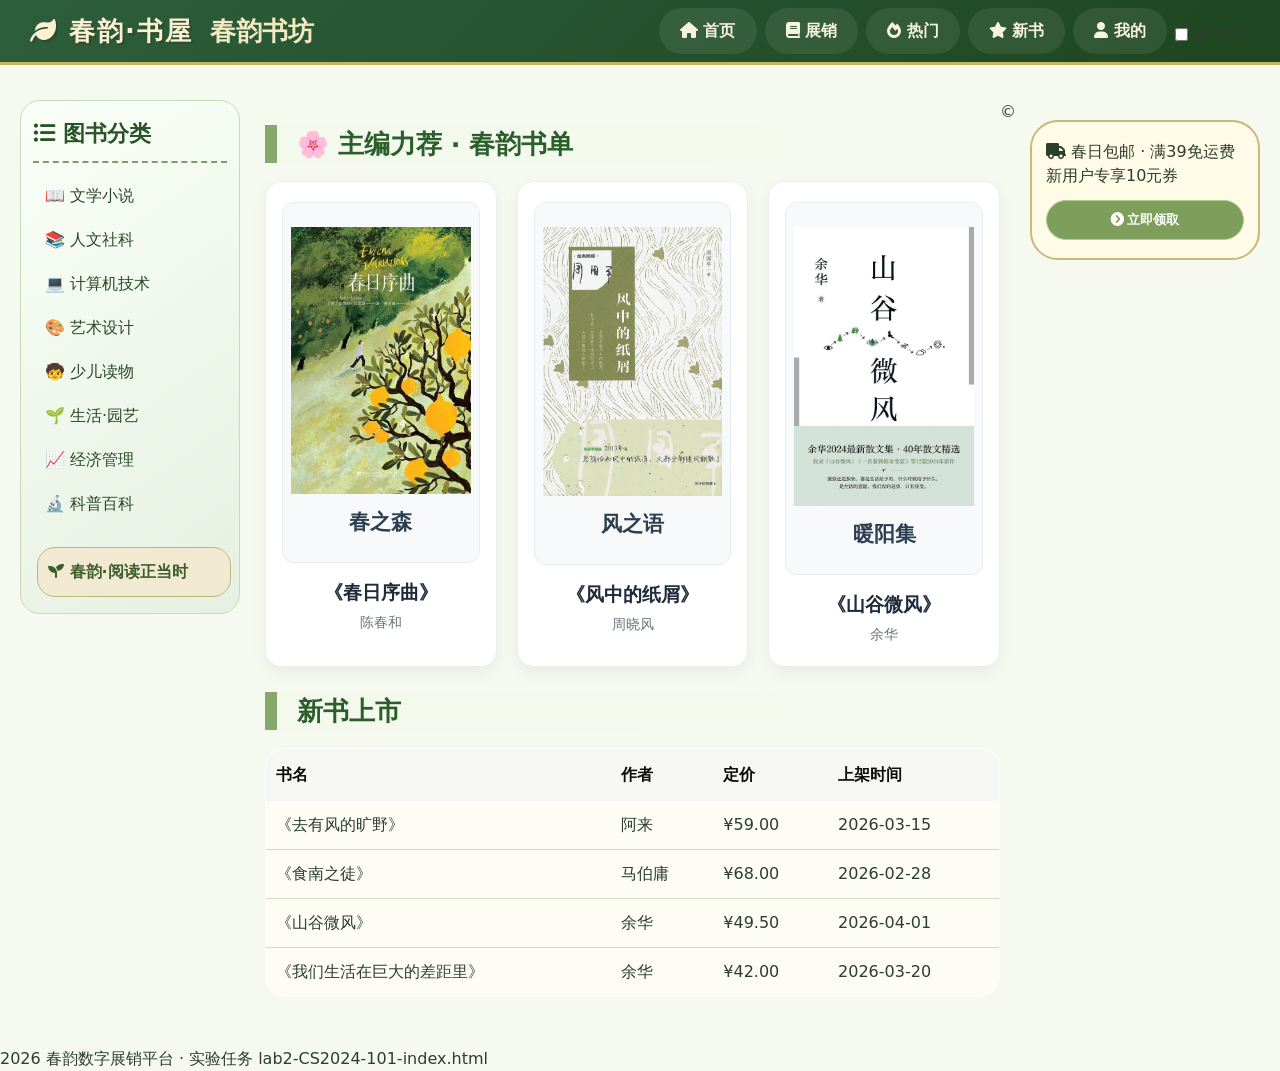
==== commit 4223b8ce: "Update index.html" ====
--- a/index.html
+++ b/index.html
@@ -5,7 +5,7 @@
     <meta name="viewport" content="width=device-width, initial-scale=1.0">
     <title>春韵 · 数字展销平台</title>
     <link rel="stylesheet" href="https://cdnjs.cloudflare.com/ajax/libs/font-awesome/6.0.0-beta3/css/all.min.css">
-    <link rel="stylesheet" href="css/lab3-CS2024-101-index.css">
+    <link rel="stylesheet" href="style.css">
 </head>
 <body>
 <header id="main-header">
--- a/style.css
+++ b/style.css
@@ -0,0 +1,529 @@
+* {
+    margin: 0;
+    padding: 0;
+    box-sizing: border-box;
+}
+body {
+    font-family: 'Segoe UI', '微软雅黑', system-ui, sans-serif;
+    background: #f5f9f0;  
+    line-height: 1.5;
+    color: #2c3e2c;
+    padding-top: 80px;
+    padding-right: 260px; 
+    position: relative;
+    min-height: 100vh;
+}
+.clearfix::after {
+    content: "";
+    display: table;
+    clear: both;
+}
+#main-header {
+    position: fixed;
+    top: 0;
+    left: 0;
+    width: 100%;
+    background: linear-gradient(135deg, #2d5e3b 0%, #1e4620 100%);
+    z-index: 1000;
+    padding: 8px 0;
+    border-bottom: 3px solid #c7b65e;
+}
+.header-container {
+    max-width: 1400px;
+    margin: 0 auto;
+    padding: 0 30px;
+    display: flex;
+    align-items: center;
+    justify-content: space-between;
+}
+.logo-area {
+    display: flex;
+    align-items: center;
+    gap: 12px;
+}
+.logo-img {
+    height: 48px;
+    width: auto;
+    filter: drop-shadow(0 2px 4px rgba(0,0,0,0.2));
+}
+.logo-text {
+    font-size: 26px;
+    font-weight: bold;
+    color: #f9f1d2;
+    text-shadow: 2px 2px 0 #2d4a2d;
+    letter-spacing: 2px;
+}
+.logo-title {
+    font-size: 26px;
+    font-weight: 700;
+    color: #f3e9c0;
+    margin-left: 5px;
+}
+.main-nav .nav-list {
+    list-style: none;
+    margin: 0;
+    padding: 0;
+}
+.main-nav .nav-list li {
+    float: left;
+    margin: 0 4px;
+}
+.main-nav .nav-list li a {
+    display: inline-block;
+    padding: 10px 20px;
+    color: #f7f3dd;
+    font-weight: 600;
+    text-decoration: none;
+    border-radius: 30px;
+    background: rgba(255,255,240,0.08);
+    transition: all 0.2s;
+    border: 1px solid transparent;
+    cursor: pointer; 
+}
+.main-nav .nav-list li a:hover {
+    color: #1e3a1e;
+    border-color: #efdb9b;
+}
+.main-nav {
+    overflow: hidden;
+}
+.main-wrapper {
+    max-width: 1300px;
+    margin: 20px auto 10px;
+    padding: 0 20px;
+}
+.left-sidebar {
+    float: left;
+    width: 220px;
+    margin-right: 25px;
+    position: relative;  
+    top: 0;
+    left: 0;
+    padding: 16px 12px;
+    background: #ffffffdb;
+    backdrop-filter: blur(4px);
+    background: linear-gradient(145deg, #fafff7, #e6f0e2);
+    border-radius: 20px;
+    border: 1px solid #c8d9b8;
+    margin-bottom: 30px;
+}
+.sidebar-card h3 {
+    font-size: 1.4rem;
+    border-bottom: 2px dashed #7f9a6b;
+    padding-bottom: 10px;
+    margin-bottom: 15px;
+    color: #2b5329;
+}
+.category-nav {
+    list-style: none;
+}
+.category-nav li {
+    margin: 8px 0;
+    padding: 6px 8px;
+    border-radius: 30px;
+    transition: background 0.2s;
+    cursor: default;
+    border-left: 4px solid transparent;
+}
+.category-nav li:hover {
+    background: transparent;
+    border-left-color: transparent;
+    padding-left: 8px;
+}
+.category-nav li a {
+    text-decoration: none;
+    color: #2c472c;
+    font-weight: 500;
+    display: block;
+}
+.season-tip {
+    margin-top: 25px;
+    background: #f1e9d2;
+    padding: 12px 10px;
+    border-radius: 18px;
+    color: #3d5e2b;
+    font-weight: bold;
+    border: 1px solid #b7b97a;
+    position: relative;
+    left: 4px;      
+    cursor: default;
+}
+.middle-content {
+    float: left;
+    width: calc(100% - 245px); 
+    margin-bottom: 30px;
+}
+.section-title {
+    font-size: 1.6rem;
+    margin: 25px 0 18px;
+    color: #2b5e2b;
+    border-left: 12px solid #86a86b;
+    padding-left: 20px;
+    background: linear-gradient(to right, #f3f9ec, transparent);
+}
+.book-grid {
+    display: flex;
+    gap: 20px;
+    flex-wrap: wrap;
+}
+.book-card {
+    background: white;
+    border-radius: 24px;
+    padding: 18px 12px 16px;
+    flex: 1 1 160px;
+    min-width: 150px;
+    text-align: center;
+    border: 1px solid #f4f6f2;
+    transition: transform 0.2s;
+    position: relative;
+    cursor: pointer;
+}
+.book-card:hover {
+    filter: brightness(0.9);
+}
+.book-cover {
+    padding: 18px 5px;
+    border-radius: 20px;
+    margin-bottom: 12px;
+    border: 1px solid #fcfdfbc3;
+}
+.cover-text {
+    display: block;
+    font-weight: bold;
+    margin-top: 6px;
+    color: #3f6132;
+}
+.book-card {
+    position: relative;
+    background: #ffffff;
+    border-radius: 16px;
+    padding: 20px 16px;
+    box-shadow: 0 6px 16px rgba(0, 0, 0, 0.05);
+    border: 1px solid #eee;
+    text-align: center;
+    transition: box-shadow 0.2s;
+    cursor: pointer;
+    min-width: 180px;
+    flex: 1 1 160px;
+}
+.book-cover {
+    background: #f8f9fa;
+    padding: 24px 8px;
+    border-radius: 12px;
+    margin-bottom: 16px;
+    border: 1px solid #e9ecef;
+}
+.book-cover i {
+    font-size: 40px;
+    color: #3d6b3d;
+    margin-bottom: 8px;
+}
+.cover-text {
+    display: block;
+    font-weight: 700;
+    font-size: 1.3rem;
+    color: #2c3e50;
+}
+.book-card h4 {
+    font-size: 1.2rem;
+    font-weight: 700;
+    margin: 8px 0 4px;
+    color: #1e2b3a;
+}
+.book-card .author {
+    color: #6c757d;
+    font-size: 0.9rem;
+}
+.hover-info {
+    display: none;              
+    margin-top: 16px;
+    padding-top: 16px;
+    border-top: 1px dashed #ddd;
+    text-align: left;
+}
+.book-card:hover .hover-info {
+    display: block;           
+}
+.hover-info .price {
+    font-size: 1.8rem;
+    font-weight: 800;
+    color: #c8232c;
+    margin-bottom: 8px;
+}
+.hover-info .author-line {
+    color: #555;
+    margin-bottom: 16px;
+}
+.hover-info .buy-btn {
+    display: inline-block;
+    width: 100%;
+    background: #1e3a5f;
+    color: white;
+    text-align: center;
+    padding: 12px 0;
+    border-radius: 40px;
+    font-weight: 700;
+    text-decoration: none;
+}
+.hover-info .buy-btn:hover {
+    background: #112a44;
+}
+.book-table {
+    width: 100%;
+    border-collapse: collapse;
+    background: #fdfdf5;
+    border-radius: 20px;
+    overflow: hidden;
+    margin: 10px 0 20px;
+    border: 1px solid #b2c8a2;
+}
+.book-table th {
+    background: #f6f7f5;
+    color: #0c0c0c;
+    padding: 14px 10px;
+    font-weight: 600;
+    text-align: left;
+}
+.book-table td {
+    padding: 12px 10px;
+    border-bottom: 1px solid #d0dec2;
+}
+.book-table tbody tr:hover {
+    background: #edf5e4;
+    cursor: pointer;
+}
+.table-note {
+    text-align: right;
+    color: #4f6b3a;
+    font-style: italic;
+}
+.right-fixed-ad {
+    position: fixed;
+    right: 20px;
+    top: 120px;
+    width: 230px;
+    z-index: 500;
+}
+.ad-card {
+    background: #fcf9e9;
+    border-radius: 28px;
+    padding: 18px 14px;
+    margin-bottom: 20px;
+    border: 2px solid #cbb77a;
+    backdrop-filter: blur(8px);
+    background: rgba(255, 251, 230, 0.95);
+    transition: transform 0.2s;
+    cursor: default;
+}
+.ad-header {
+    font-size: 1.4rem;
+    font-weight: bold;
+    color: #a1561c;
+    border-bottom: 2px dotted #c0a86a;
+    padding-bottom: 8px;
+    margin-bottom: 12px;
+}
+.ad-main {
+    font-size: 1.2rem;
+    color: #3b6120;
+}
+.ad-main strong {
+    font-size: 1.8rem;
+    color: #c4470c;
+}
+
+.ad-coupon {
+    background: #1f3a1f;
+    padding: 10px;
+    border-radius: 50px;
+    color: #ffecb3;
+    margin: 15px 0;
+    text-align: center;
+    cursor: pointer;
+}
+.coupon-code {
+    font-weight: 800;
+    letter-spacing: 2px;
+    font-size: 1.2rem;
+}
+.more-deals {
+    margin-top: 10px;
+    background: #dac292;
+    padding: 8px;
+    border-radius: 30px;
+    text-align: center;
+    font-weight: 600;
+    cursor: pointer;
+    position: relative;
+}
+.hover-more {
+    display: none;
+    background: #3e5e2e;
+    color: #f9efc7;
+    padding: 6px 10px;
+    border-radius: 30px;
+    margin-left: 6px;
+    font-size: 0.8rem;
+}
+.more-deals:hover .hover-more {
+    display: inline-block;
+}
+.fake-btn {
+    background: #7e9f5c;
+    border: none;
+    color: white;
+    padding: 10px 16px;
+    border-radius: 36px;
+    font-weight: bold;
+    width: 100%;
+    margin-top: 12px;
+    border: 1px solid #aacf8e;
+    transition: 0.15s;
+}
+.fake-btn:hover {
+    background: #5f8244;
+}
+@media screen and (max-width: 1000px) {
+    body { padding-right: 20px; }
+    .right-fixed-ad { display: none; } 
+}
+.menu .login-button{
+    display: block;
+    padding: 0 25px;
+    font-size: 16px;
+    margin: 8px 0;
+    color: #0000EE;
+    cursor: pointer;
+}
+#login{
+  position: absolute;
+  opacity: 0;
+  pointer-events: none;
+  top: 0;
+  left: 0;
+}
+.login-style{
+  position: absolute;
+  display: none;
+  top: 50%;
+  left: 50%;
+  transform: translate(-50%, -50%);
+  z-index: 1000;
+  width: 420px;
+  height: 423px;
+  background-color: #fff;
+  border: 1px solid #aaa;
+  margin: 30px auto;
+}
+#login:checked ~ .login-style{
+  display: block;
+}
+input{
+  border: none;
+  margin-top: 20px;
+  outline: none;
+}
+.login-style .header{
+  width: 340px;
+  height: 50px;
+  margin: 5px auto;
+}
+.login-style .pass{
+  width: 255px;
+  margin: 0 auto;
+  overflow: hidden;
+  list-style: none;
+}
+.login-style .pass>li{
+  width: 125px;
+  height: 50px;
+  line-height: 50px;
+  float: left;
+}
+.login-style .pass>li a{
+  color: #333;
+  font-size: 20px;
+  text-decoration: none;
+}
+.login-style .pass>li:first-child a{
+  font-weight: 700;
+}
+.login-style .pass>li .line{
+  margin-left: 15px;
+}
+.mains{
+  width: 340px;
+  margin: 0 auto;
+}
+.mains form input{
+  display: block;
+  width: 100%;
+  height: 45px;
+  background-color: #f6f6f6;
+}
+.mains form input::placeholder{
+  color: #666;
+  font-size: 15px;
+}
+.mains .agree{
+  color: #888;
+  font-size: 13px;
+  margin-top: 20px;
+  text-align: center;
+}
+.mains .agree a{
+  color: #000;
+  margin-left: 5px;
+}
+.mains .but input{
+  display: block;
+  width: 340px;
+  height: 50px;
+  background-color: #fc4e48;
+  color: #fff;
+  font-size: 18px;
+  cursor: pointer;
+}
+.mains .register{
+  width: 250px;
+  margin: 20px auto 0;
+  overflow: hidden;
+  list-style: none;
+}
+.mains .register li{
+  float: left;
+  padding: 5px 30px;
+}
+.mains .register a{
+  color: #000;
+  text-decoration: none;
+}
+.footer{
+  width: 290px;
+  height: 60px;
+  background-color: #f5f6fa;
+  margin-top: 20px;
+}
+.footer ul{
+  width: 290px;
+  margin: 0 70px;
+  list-style: none;
+  text-align: center;
+  padding: 0;
+}
+.footer li{
+  margin: 15px 10px;
+  display: inline-block;
+}
+.footer,.footer img{
+  width: 28px;
+  height: 28px;
+  cursor: pointer;
+}
+body{
+  position: relative;
+  height: 100%;
+}
+html{
+  height: 100%;
+}
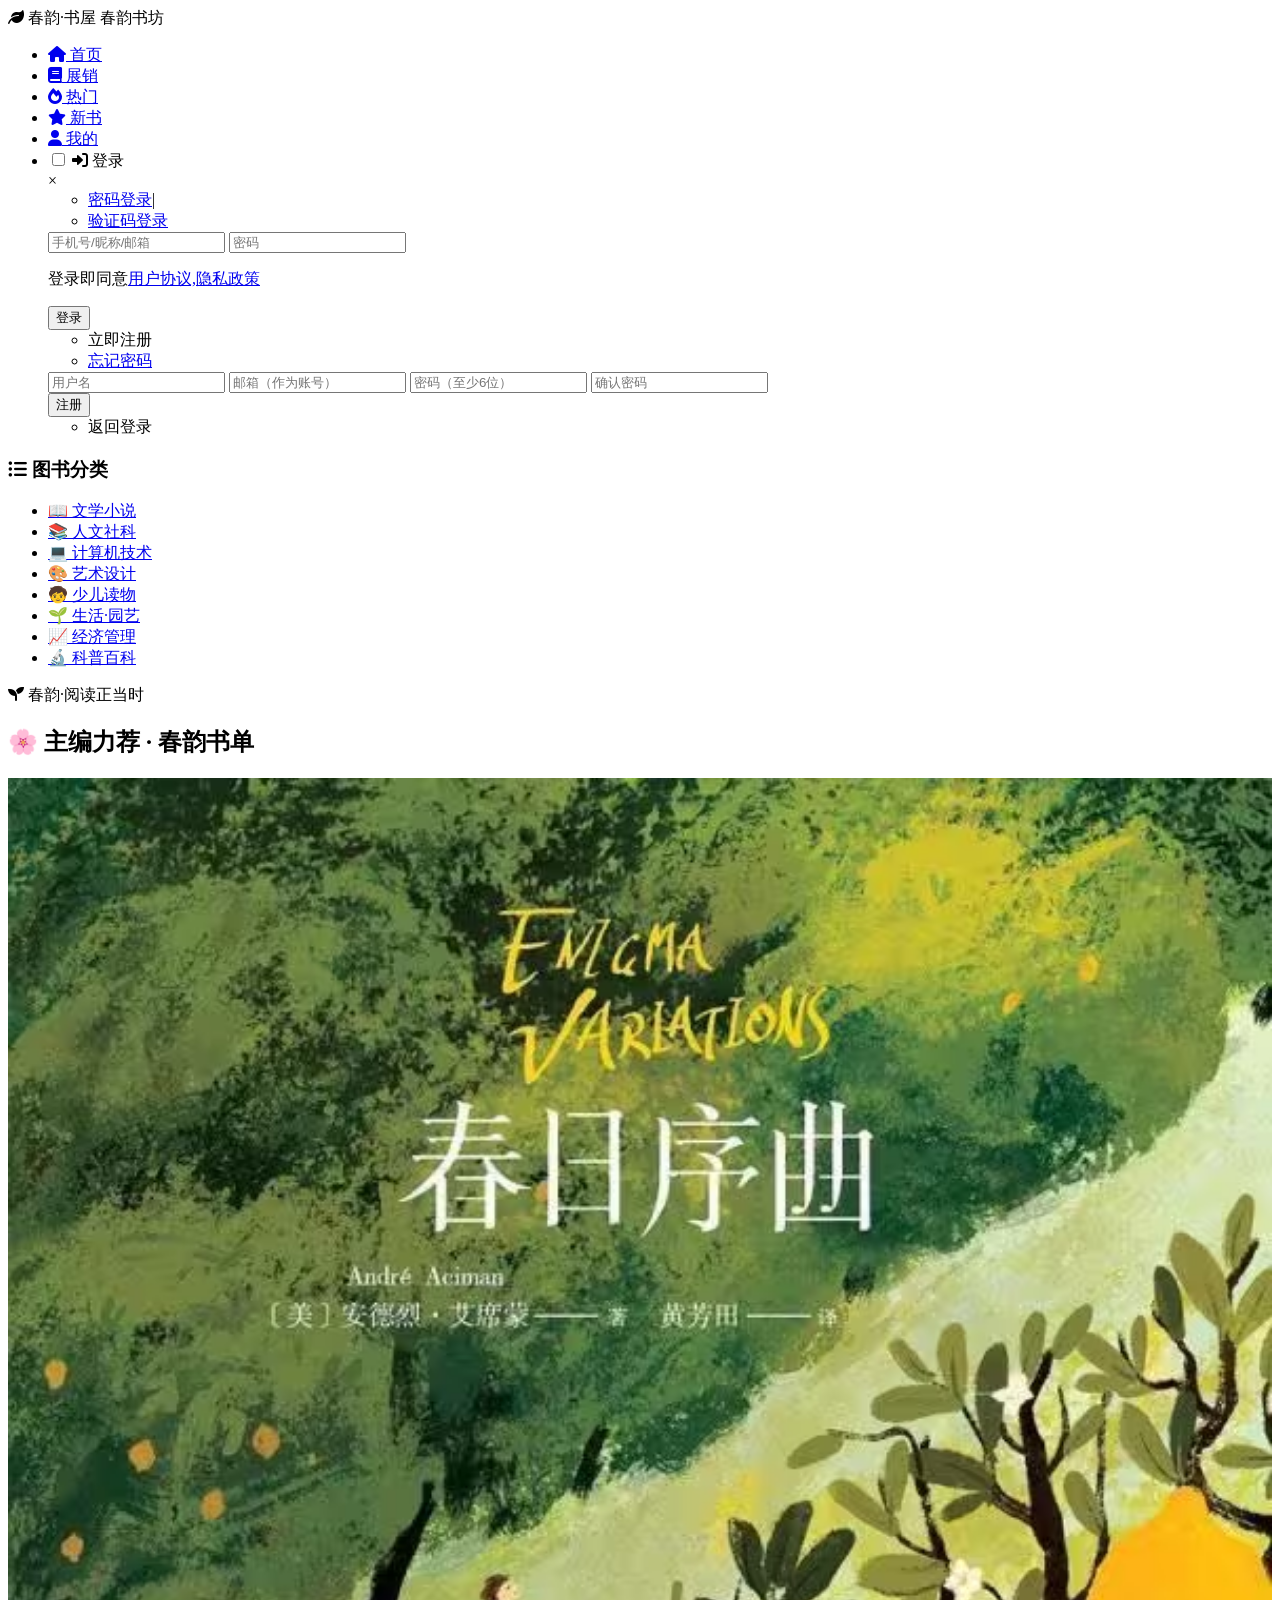
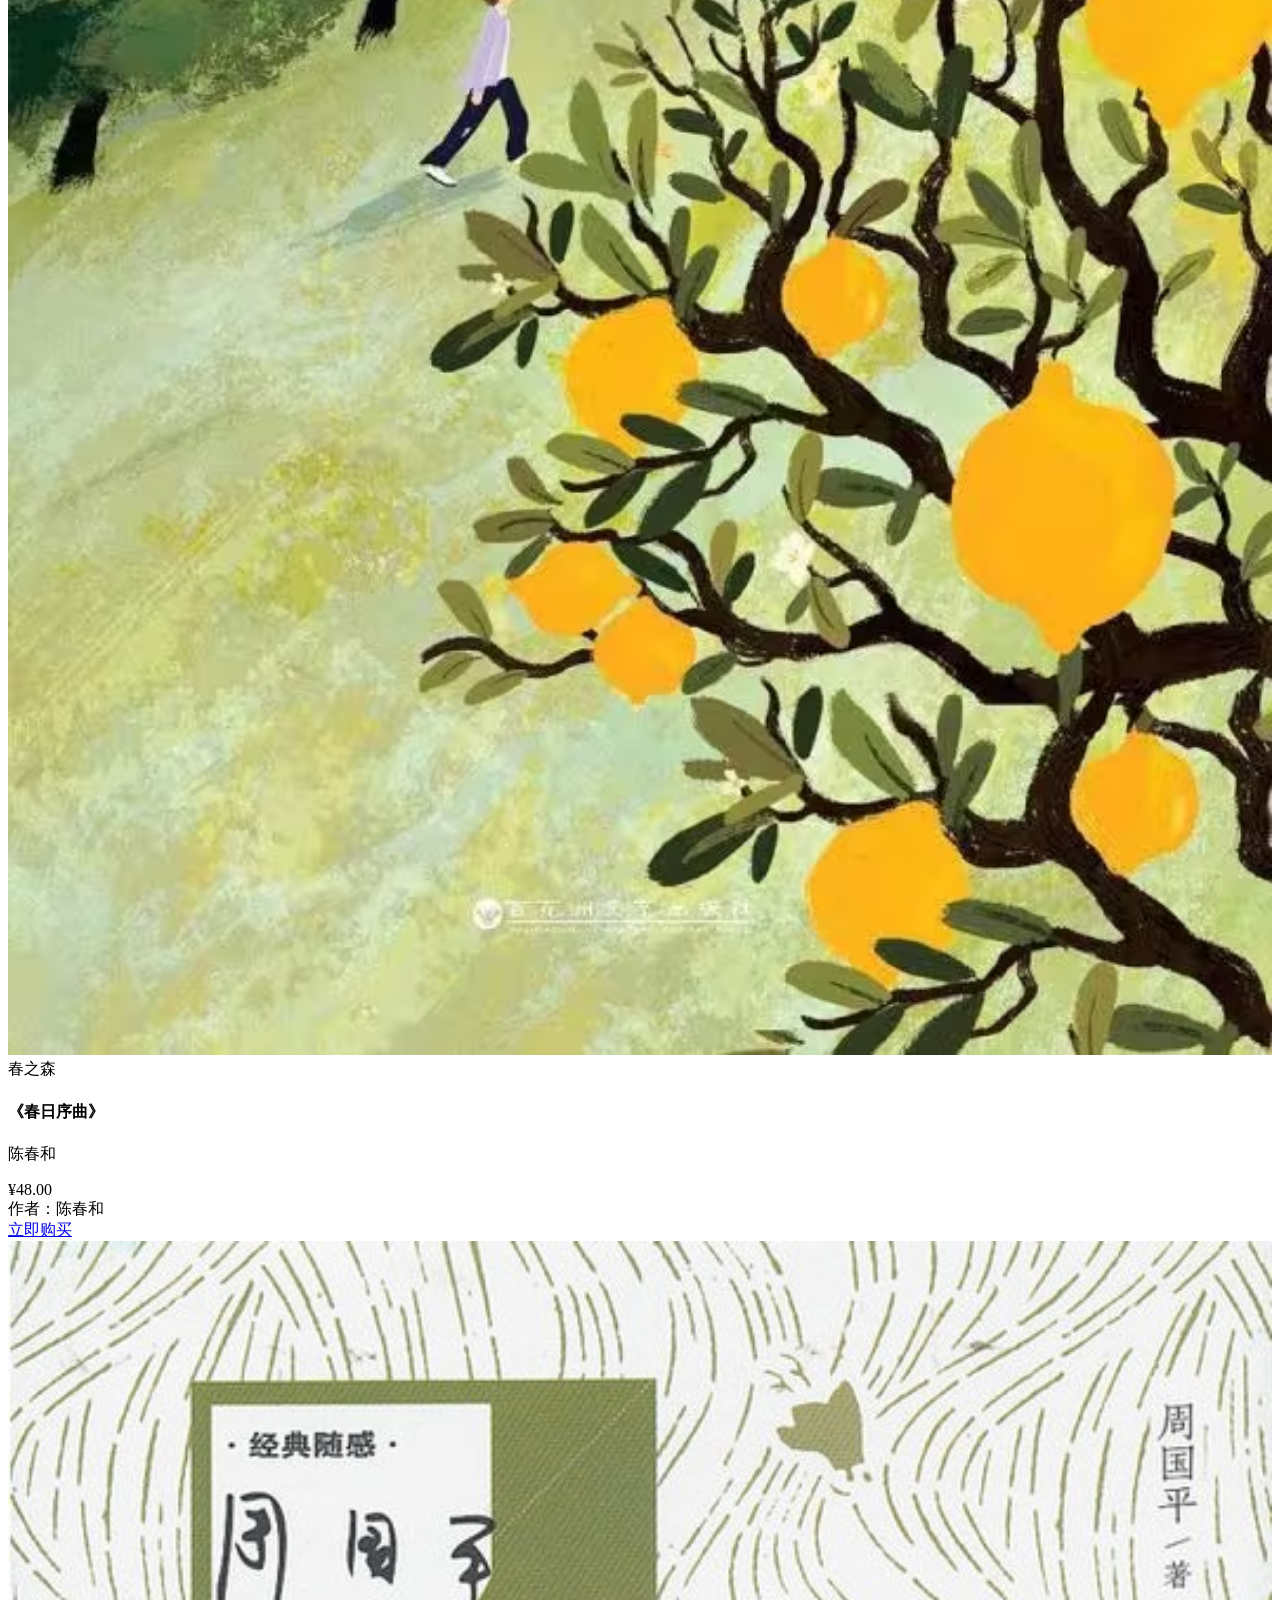
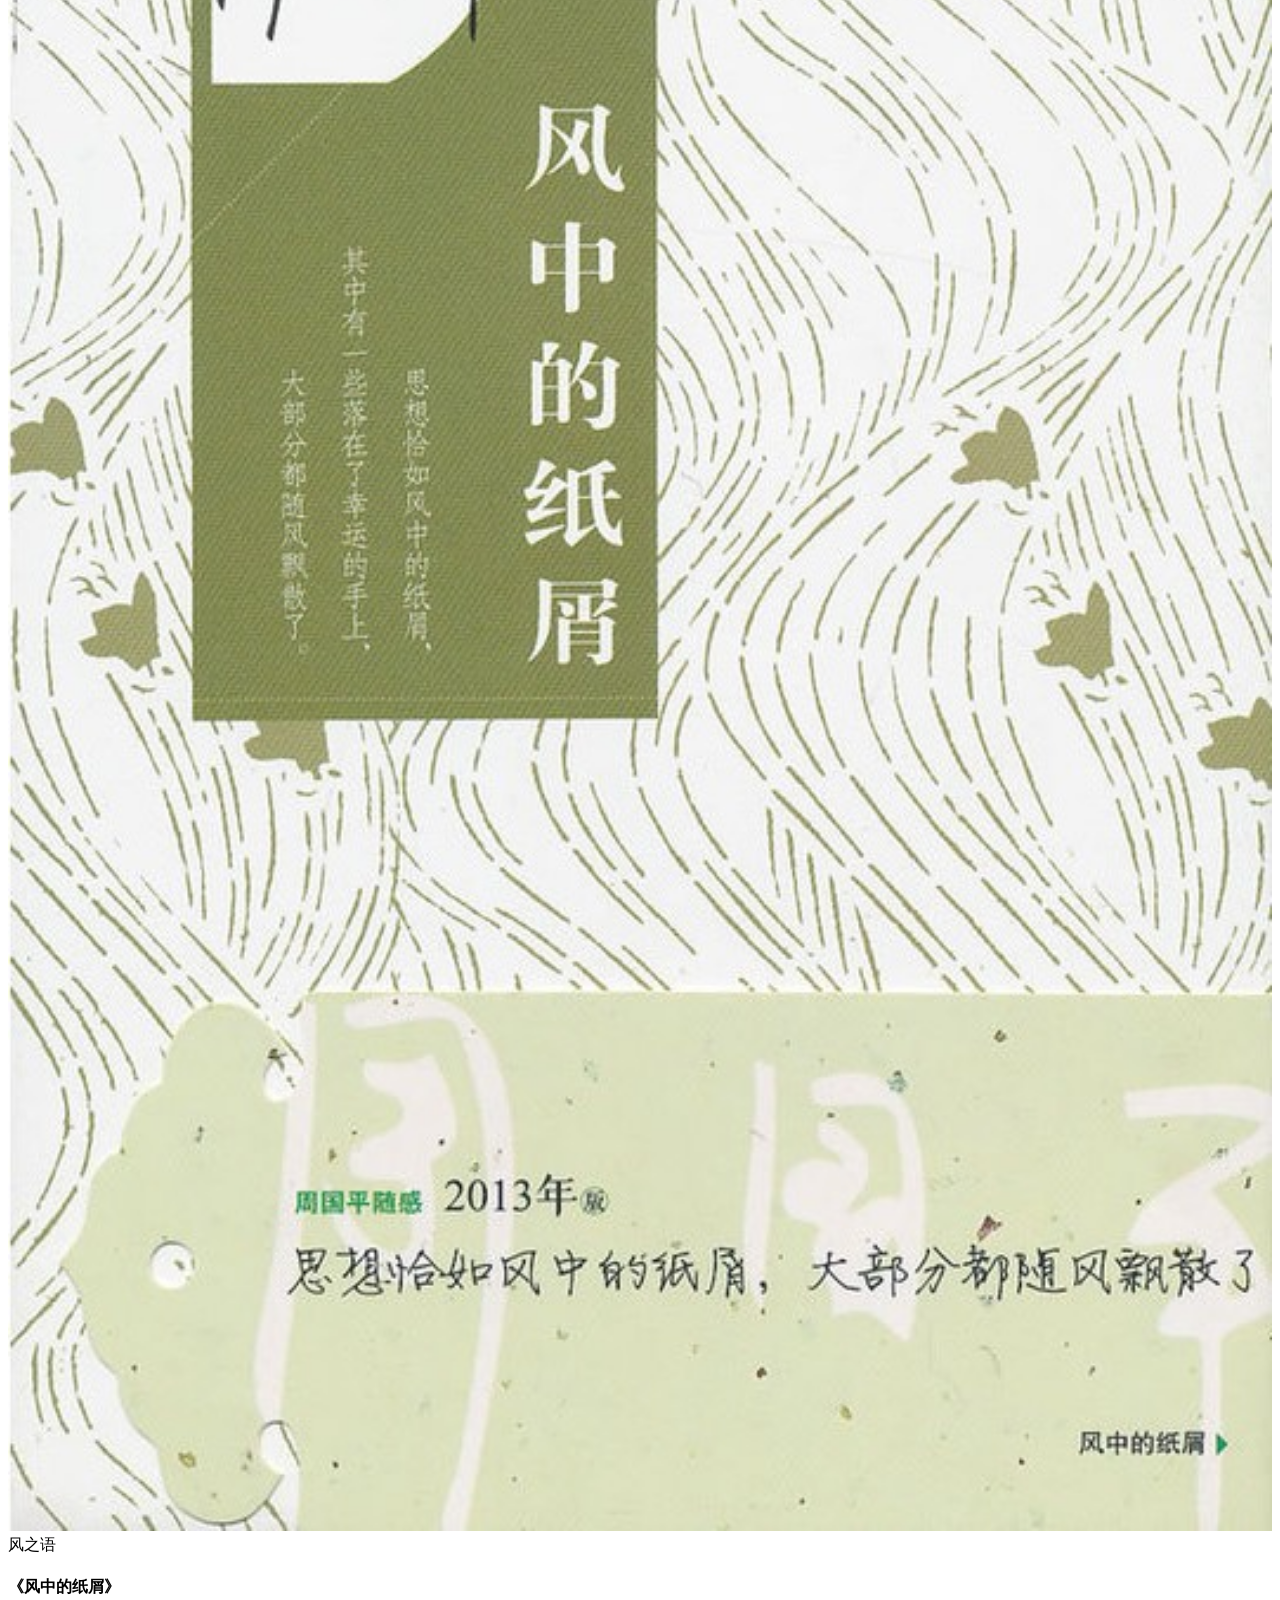
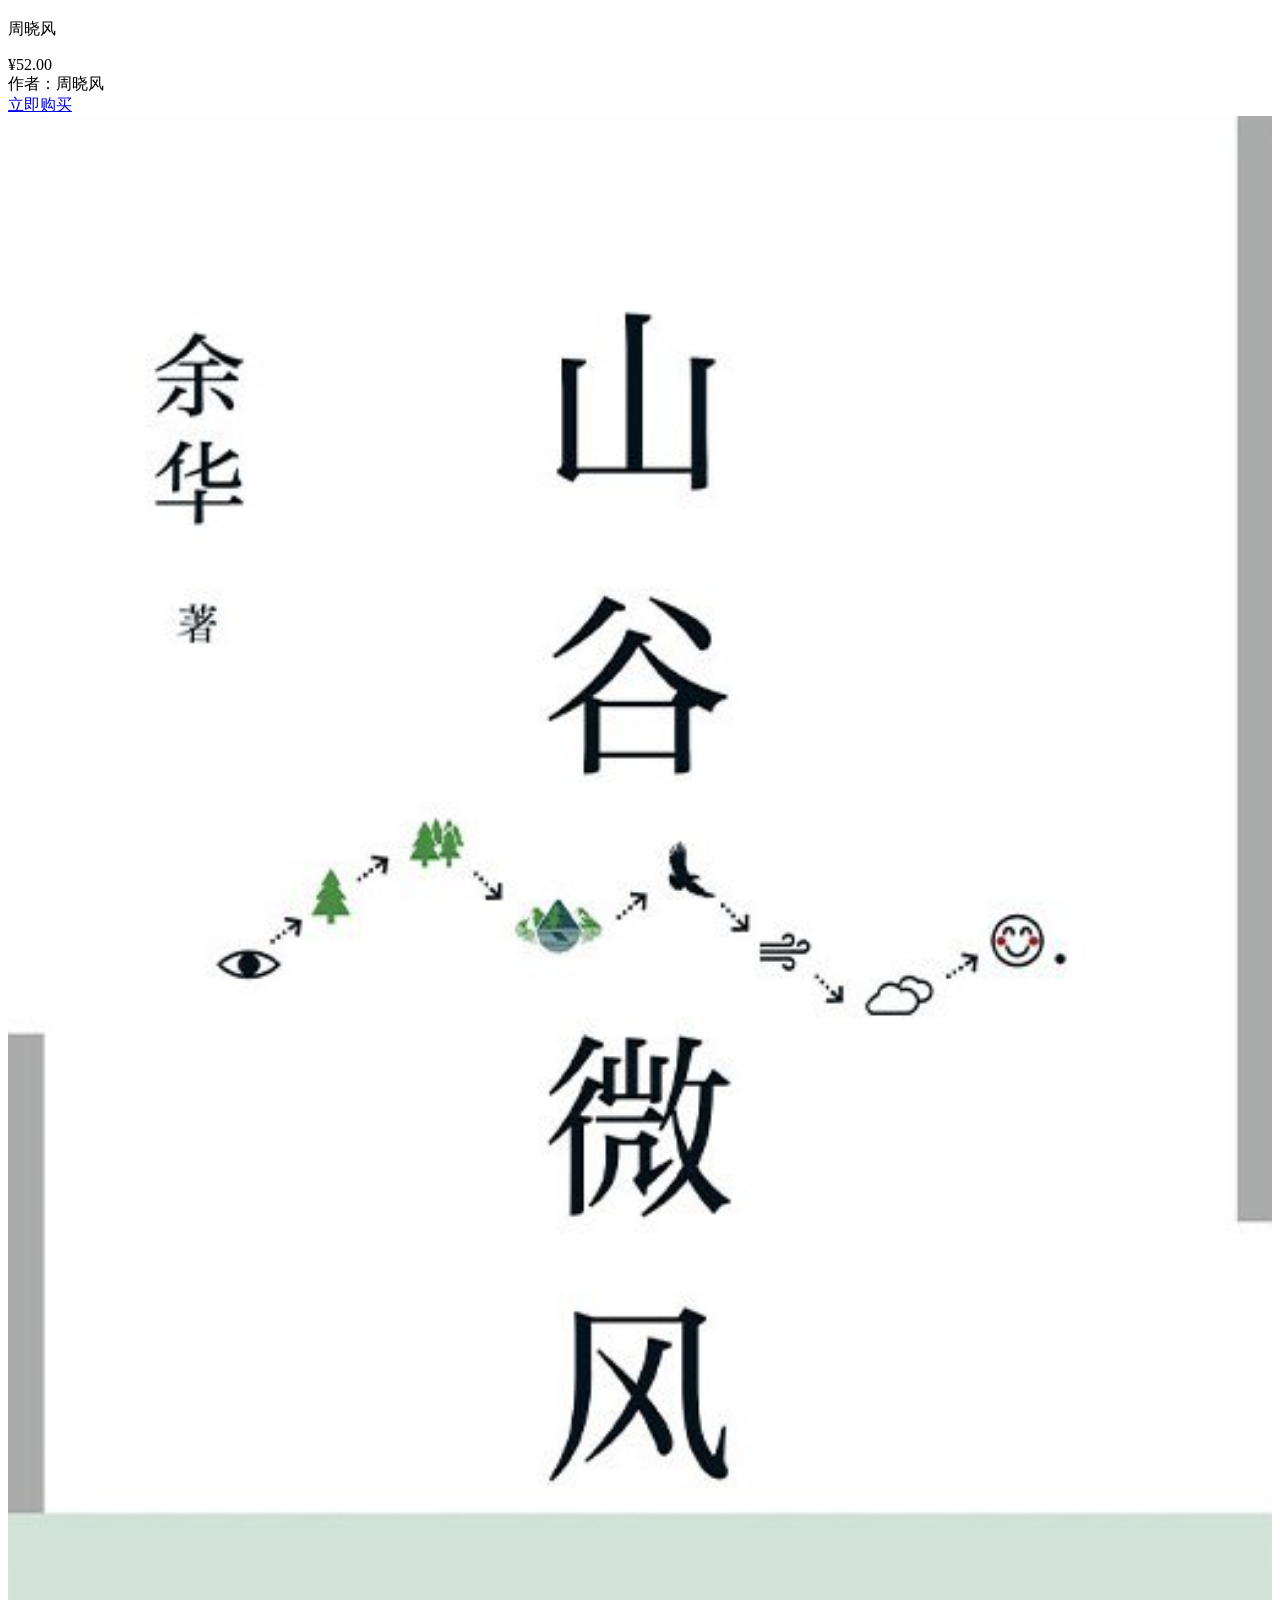
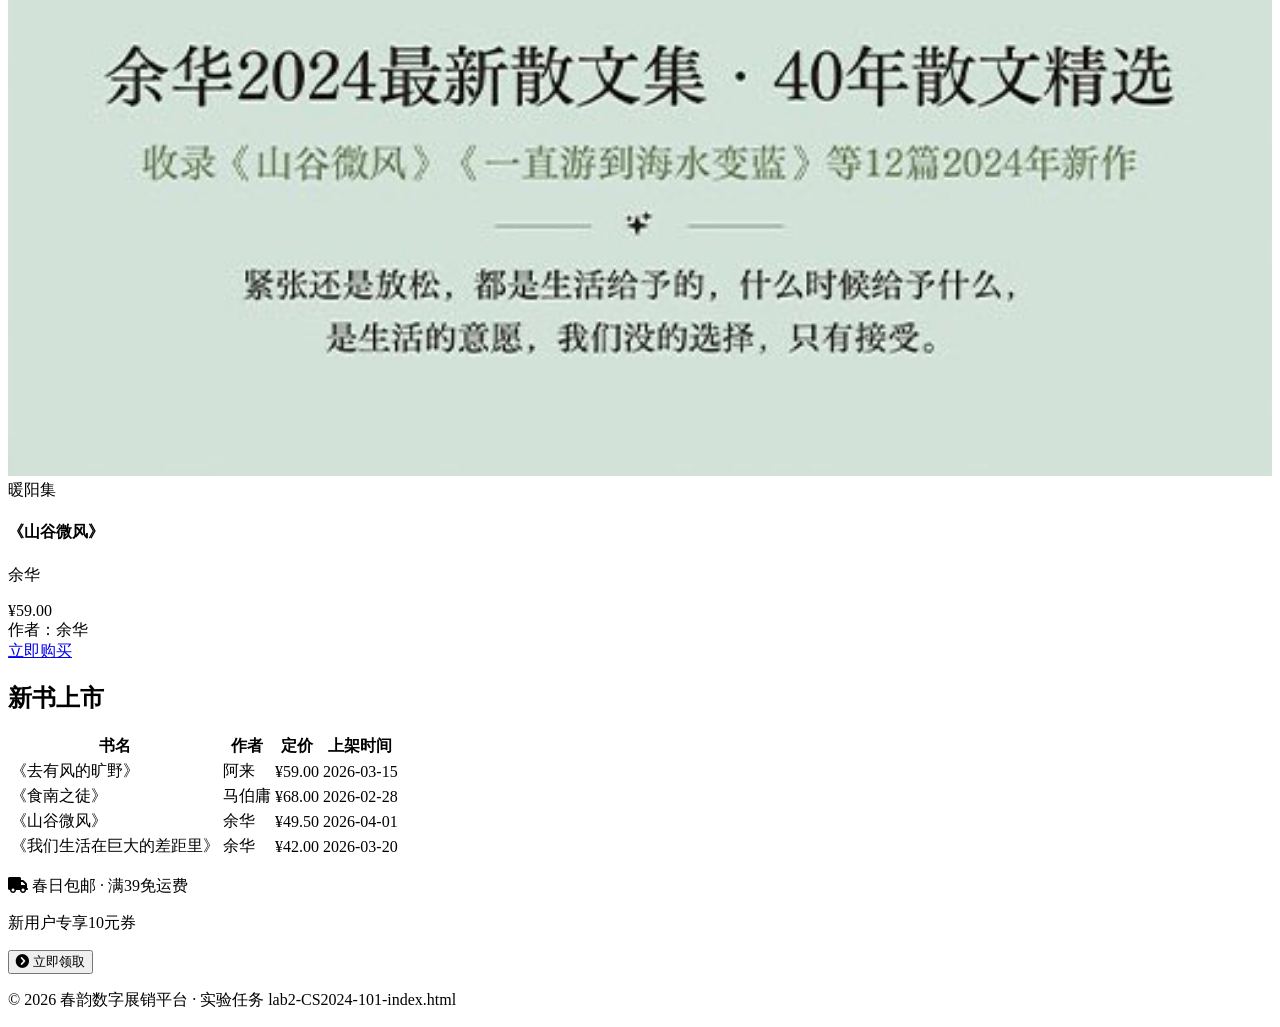
==== commit 644d7e0d: "Rename lab3-2503-095-index.html to index.html" ====
--- a/index.html
+++ b/index.html
@@ -5,7 +5,7 @@
     <meta name="viewport" content="width=device-width, initial-scale=1.0">
     <title>春韵 · 数字展销平台</title>
     <link rel="stylesheet" href="https://cdnjs.cloudflare.com/ajax/libs/font-awesome/6.0.0-beta3/css/all.min.css">
-    <link rel="stylesheet" href="style.css">
+    <link rel="stylesheet" href="css/lab3-CS2024-101-index.css">
 </head>
 <body>
 <header id="main-header">
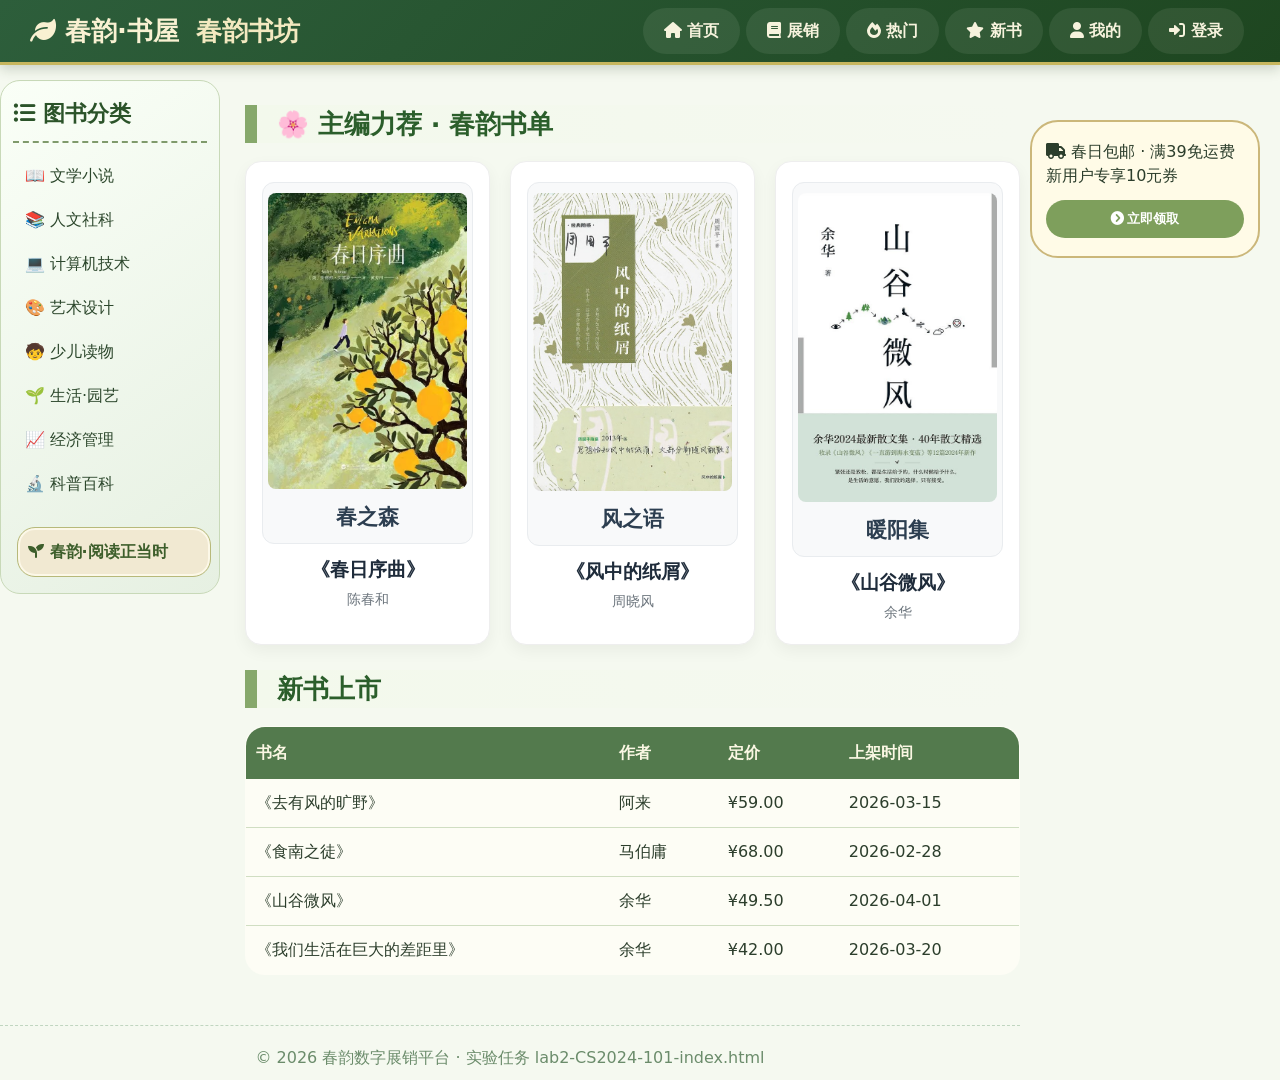
==== commit 14f5c710: "Update index.html" ====
--- a/index.html
+++ b/index.html
@@ -1,11 +1,11 @@
 <!DOCTYPE html>
 <html lang="zh">
-<head>
+ <head>
     <meta charset="UTF-8">
     <meta name="viewport" content="width=device-width, initial-scale=1.0">
     <title>春韵 · 数字展销平台</title>
     <link rel="stylesheet" href="https://cdnjs.cloudflare.com/ajax/libs/font-awesome/6.0.0-beta3/css/all.min.css">
-    <link rel="stylesheet" href="css/lab3-CS2024-101-index.css">
+    <link rel="stylesheet" href="lab3-CS2024-101-index.css">
 </head>
 <body>
 <header id="main-header">
--- a/lab3-CS2024-101-index.css
+++ b/lab3-CS2024-101-index.css
@@ -0,0 +1,149 @@
+* { margin: 0; padding: 0; box-sizing: border-box; }
+body {
+    font-family: 'Segoe UI', '微软雅黑', system-ui, sans-serif;
+    background: #f5f9f0;
+    line-height: 1.5;
+    color: #2c3e2c;
+    padding-top: 80px;
+    padding-right: 260px;
+    position: relative;
+    min-height: 100vh;
+}
+.clearfix::after { content: ""; display: table; clear: both; }
+#main-header {
+    position: fixed; top: 0; left: 0; width: 100%;
+    background: linear-gradient(135deg, #2d5e3b 0%, #1e4620 100%);
+    z-index: 999; padding: 8px 0; border-bottom: 3px solid #c7b65e;
+    box-shadow: 0 4px 12px rgba(30,50,20,0.2);
+}
+.header-container {
+    max-width: 1400px; margin: 0 auto; padding: 0 30px;
+    display: flex; align-items: center; justify-content: space-between;
+}
+.logo-area { display: flex; align-items: center; gap: 12px; }
+.logo-img { height: 48px; width: auto; }
+.logo-text { font-size: 26px; font-weight: bold; color: #f9f1d2; display: none; }
+.logo-title { font-size: 26px; font-weight: 700; color: #f3e9c0; margin-left: 5px; }
+.main-nav .nav-list { list-style: none; display: flex; gap: 6px; }
+.main-nav .nav-list li a,
+.main-nav .nav-list li label {
+    display: inline-block; padding: 10px 20px; color: #f7f3dd;
+    font-weight: 600; text-decoration: none; border-radius: 30px;
+    background: rgba(255,255,240,0.08); border: 1px solid transparent;
+    cursor: pointer; transition: all 0.2s; font-size: 1rem;
+}
+.main-nav .nav-list li a:hover,
+.main-nav .nav-list li label:hover {
+    background: #c7a53b; color: #1e3a1e; border-color: #efdb9b; transform: translateY(-2px);
+}
+.left-sidebar {
+    float: left; width: 220px; margin-right: 25px;
+    padding: 16px 12px;
+    background: linear-gradient(145deg, #fafff7, #e6f0e2);
+    border-radius: 20px; border: 1px solid #c8d9b8; margin-bottom: 30px;
+    position: relative;
+}
+.sidebar-card h3 { font-size: 1.4rem; border-bottom: 2px dashed #7f9a6b; padding-bottom: 10px; margin-bottom: 15px; color: #2b5329; }
+.category-nav { list-style: none; }
+.category-nav li { margin: 8px 0; padding: 6px 8px; border-radius: 30px; border-left: 4px solid transparent; cursor: default; }
+.category-nav li a { text-decoration: none; color: #2c472c; font-weight: 500; display: block; }
+.season-tip {
+    margin-top: 25px; background: #f1e9d2; padding: 12px 10px; border-radius: 18px;
+    color: #3d5e2b; font-weight: bold; border: 1px solid #b7b97a;
+    position: relative; left: 4px; box-shadow: inset 0 0 0 2px #fcf8e8;
+}
+.middle-content { float: left; width: calc(100% - 245px); margin-bottom: 30px; }
+.section-title {
+    font-size: 1.6rem; margin: 25px 0 18px; color: #2b5e2b;
+    border-left: 12px solid #86a86b; padding-left: 20px;
+    background: linear-gradient(to right, #f3f9ec, transparent);
+}
+.book-grid { display: flex; gap: 20px; flex-wrap: wrap; }
+.book-card {
+    background: #fff; border-radius: 16px; padding: 20px 16px;
+    box-shadow: 0 6px 16px rgba(0,0,0,0.05); border: 1px solid #eee;
+    text-align: center; transition: box-shadow 0.2s; cursor: pointer;
+    min-width: 180px; flex: 1 1 160px; position: relative;
+}
+.book-card:hover { filter: brightness(0.95); }
+.book-cover {
+    background: #f8f9fa; padding: 10px 5px; border-radius: 12px;
+    margin-bottom: 12px; border: 1px solid #e9ecef;
+}
+.book-cover img { max-width: 100%; height: auto; border-radius: 8px; }
+.cover-text { display: block; font-weight: 700; font-size: 1.3rem; color: #2c3e50; margin-top: 6px; }
+.book-card h4 { font-size: 1.2rem; margin: 8px 0 4px; color: #1e2b3a; }
+.book-card .author { color: #6c757d; font-size: 0.9rem; }
+.hover-info {
+    display: none; margin-top: 16px; padding-top: 16px;
+    border-top: 1px dashed #ddd; text-align: left;
+}
+.book-card:hover .hover-info { display: block; }
+.hover-info .price { font-size: 1.8rem; font-weight: 800; color: #c8232c; margin-bottom: 8px; }
+.hover-info .author-line { color: #555; margin-bottom: 16px; }
+.hover-info .buy-btn {
+    display: inline-block; width: 100%; background: #1e3a5f; color: white;
+    text-align: center; padding: 12px 0; border-radius: 40px; font-weight: 700;
+    text-decoration: none;
+}
+.hover-info .buy-btn:hover { background: #112a44; }
+.book-table {
+    width: 100%; border-collapse: collapse; background: #fdfdf5;
+    border-radius: 20px; overflow: hidden; margin: 10px 0 20px; border: 1px solid #b2c8a2;
+}
+.book-table th { background: #537a4d; color: #faf7e3; padding: 14px 10px; text-align: left; }
+.book-table td { padding: 12px 10px; border-bottom: 1px solid #d0dec2; }
+.book-table tbody tr:hover { background: #edf5e4; cursor: pointer; }
+.right-fixed-ad { position: fixed; right: 20px; top: 120px; width: 230px; z-index: 500; }
+.ad-card {
+    background: rgba(255, 251, 230, 0.95); border-radius: 28px; padding: 18px 14px;
+    margin-bottom: 20px; border: 2px solid #cbb77a; backdrop-filter: blur(8px);
+}
+.fake-btn {
+    background: #7e9f5c; border: none; color: white; padding: 10px 16px;
+    border-radius: 36px; font-weight: bold; width: 100%; margin-top: 12px; cursor: pointer;
+}
+.fake-btn:hover { background: #5f8244; }
+.login-wrapper { position: relative; }
+#loginCheckbox { position: absolute; opacity: 0; pointer-events: none; }
+.login-style {
+    position: absolute;
+    top: 50%; left: 50%; transform: translate(-50%, -50%);
+    display: none; z-index: 1000; width: 420px;
+    background-color: #fff; border: 1px solid #aaa; border-radius: 12px;
+    padding: 30px 20px 20px; box-shadow: 0 10px 30px rgba(0,0,0,0.2);
+}
+#loginCheckbox:checked ~ .login-style { display: block; }
+.login-style .header { width: 340px; height: 50px; margin: 5px auto; }
+.login-style .pass { width: 255px; margin: 0 auto; overflow: hidden; list-style: none; }
+.login-style .pass>li { width: 125px; height: 50px; line-height: 50px; float: left; }
+.login-style .pass>li a { color: #333; font-size: 20px; text-decoration: none; }
+.login-style .pass>li:first-child a { font-weight: 700; }
+.login-style .pass>li .line { margin-left: 15px; }
+.mains { width: 340px; margin: 0 auto; }
+.mains input[type="text"],
+.mains input[type="password"],
+.mains input[type="email"] {
+    display: block; width: 100%; height: 45px; background-color: #f6f6f6;
+    border: none; margin-top: 20px; outline: none; padding: 0 10px; border-radius: 8px;
+}
+.mains .agree { color: #888; font-size: 13px; margin-top: 20px; text-align: center; }
+.mains .agree a { color: #000; margin-left: 5px; }
+.mains .but input {
+    display: block; width: 340px; height: 50px; background-color: #fc4e48;
+    color: #fff; font-size: 18px; cursor: pointer; border: none; border-radius: 8px;
+}
+.mains .register { width: 250px; margin: 20px auto 0; overflow: hidden; list-style: none; }
+.mains .register li { float: left; padding: 5px 30px; }
+.mains .register a { color: #000; text-decoration: none; cursor: pointer; }
+.msg { text-align: center; margin-top: 10px; font-size: 14px; min-height: 20px; color: #e74c3c; }
+.register-panel { display: none; }
+.close-btn {
+    position: absolute; top: 10px; right: 15px;
+    font-size: 24px; cursor: pointer; color: #999; background: none; border: none;
+}
+.close-btn:hover { color: #333; }
+footer {
+    clear: both; text-align: center; padding: 20px 0 10px;
+    margin-top: 30px; color: #6b8c6b; border-top: 1px dashed #c0d6c0;
+}
